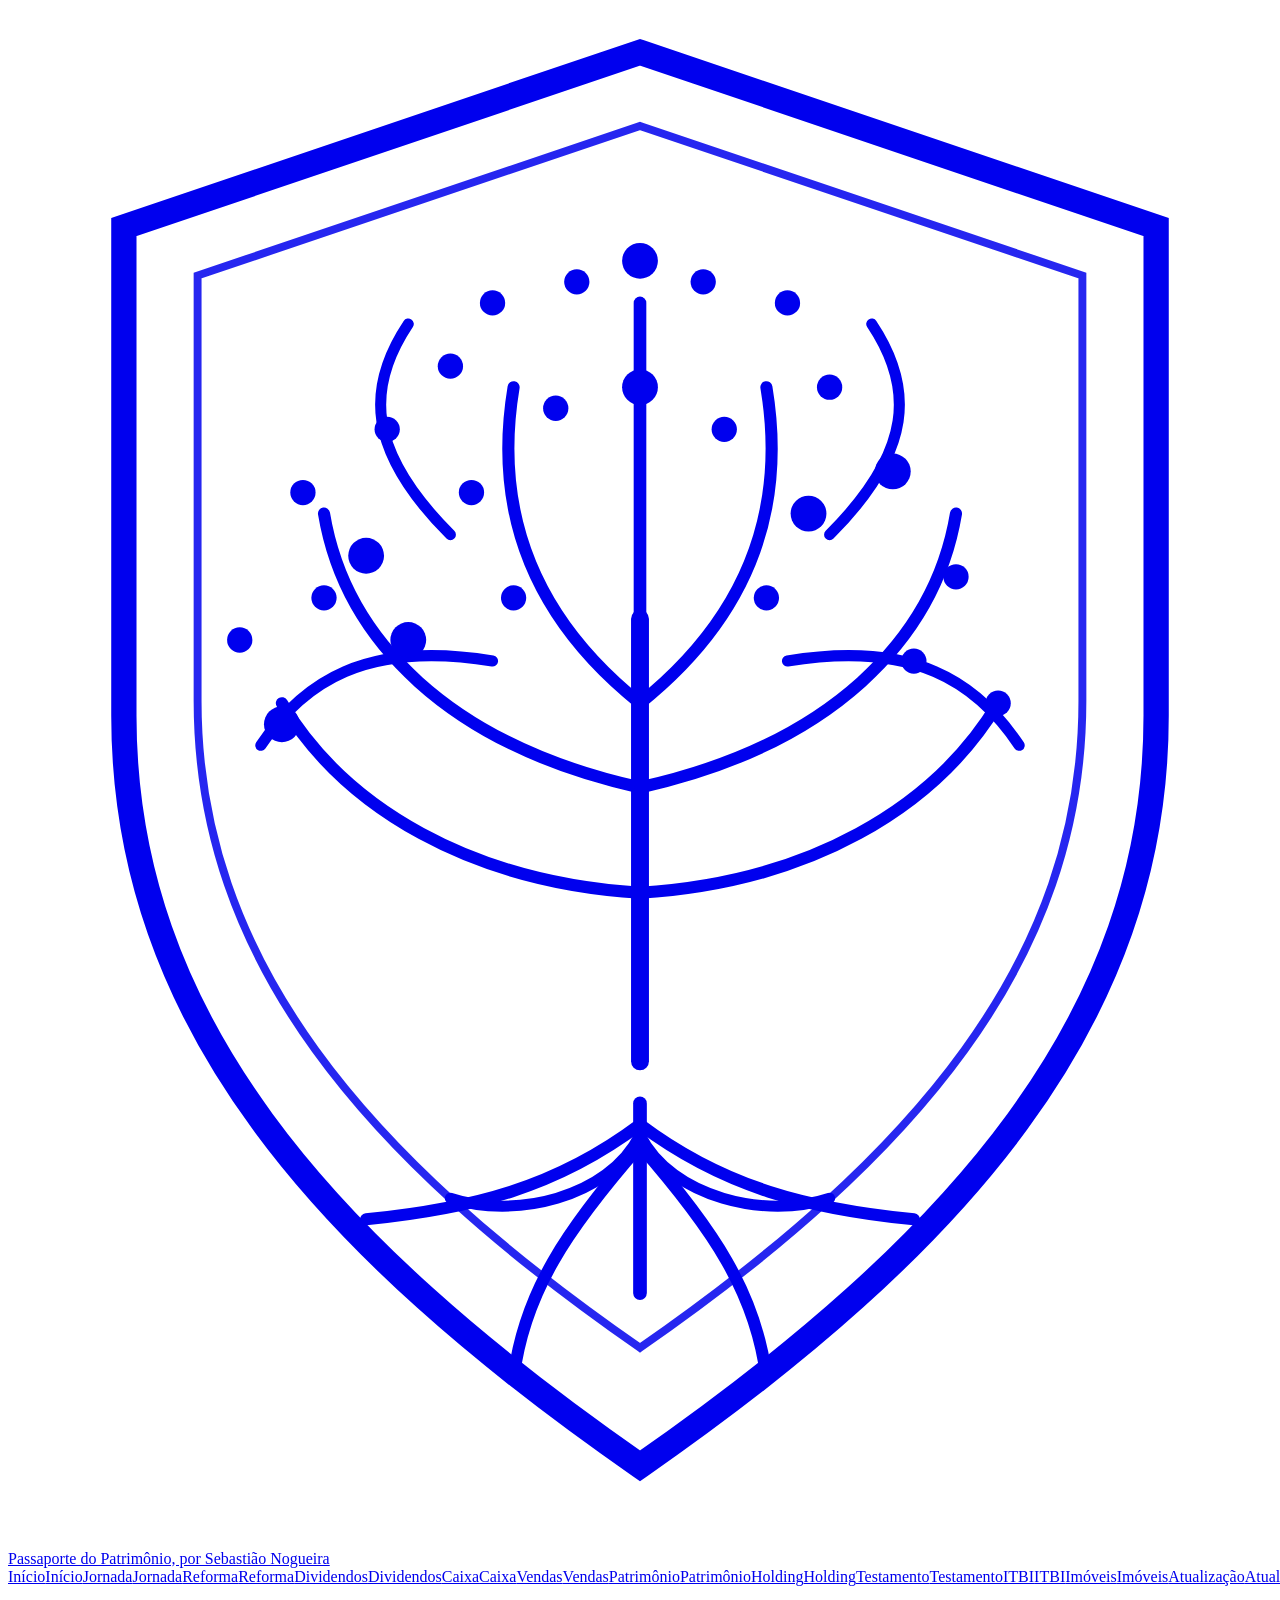
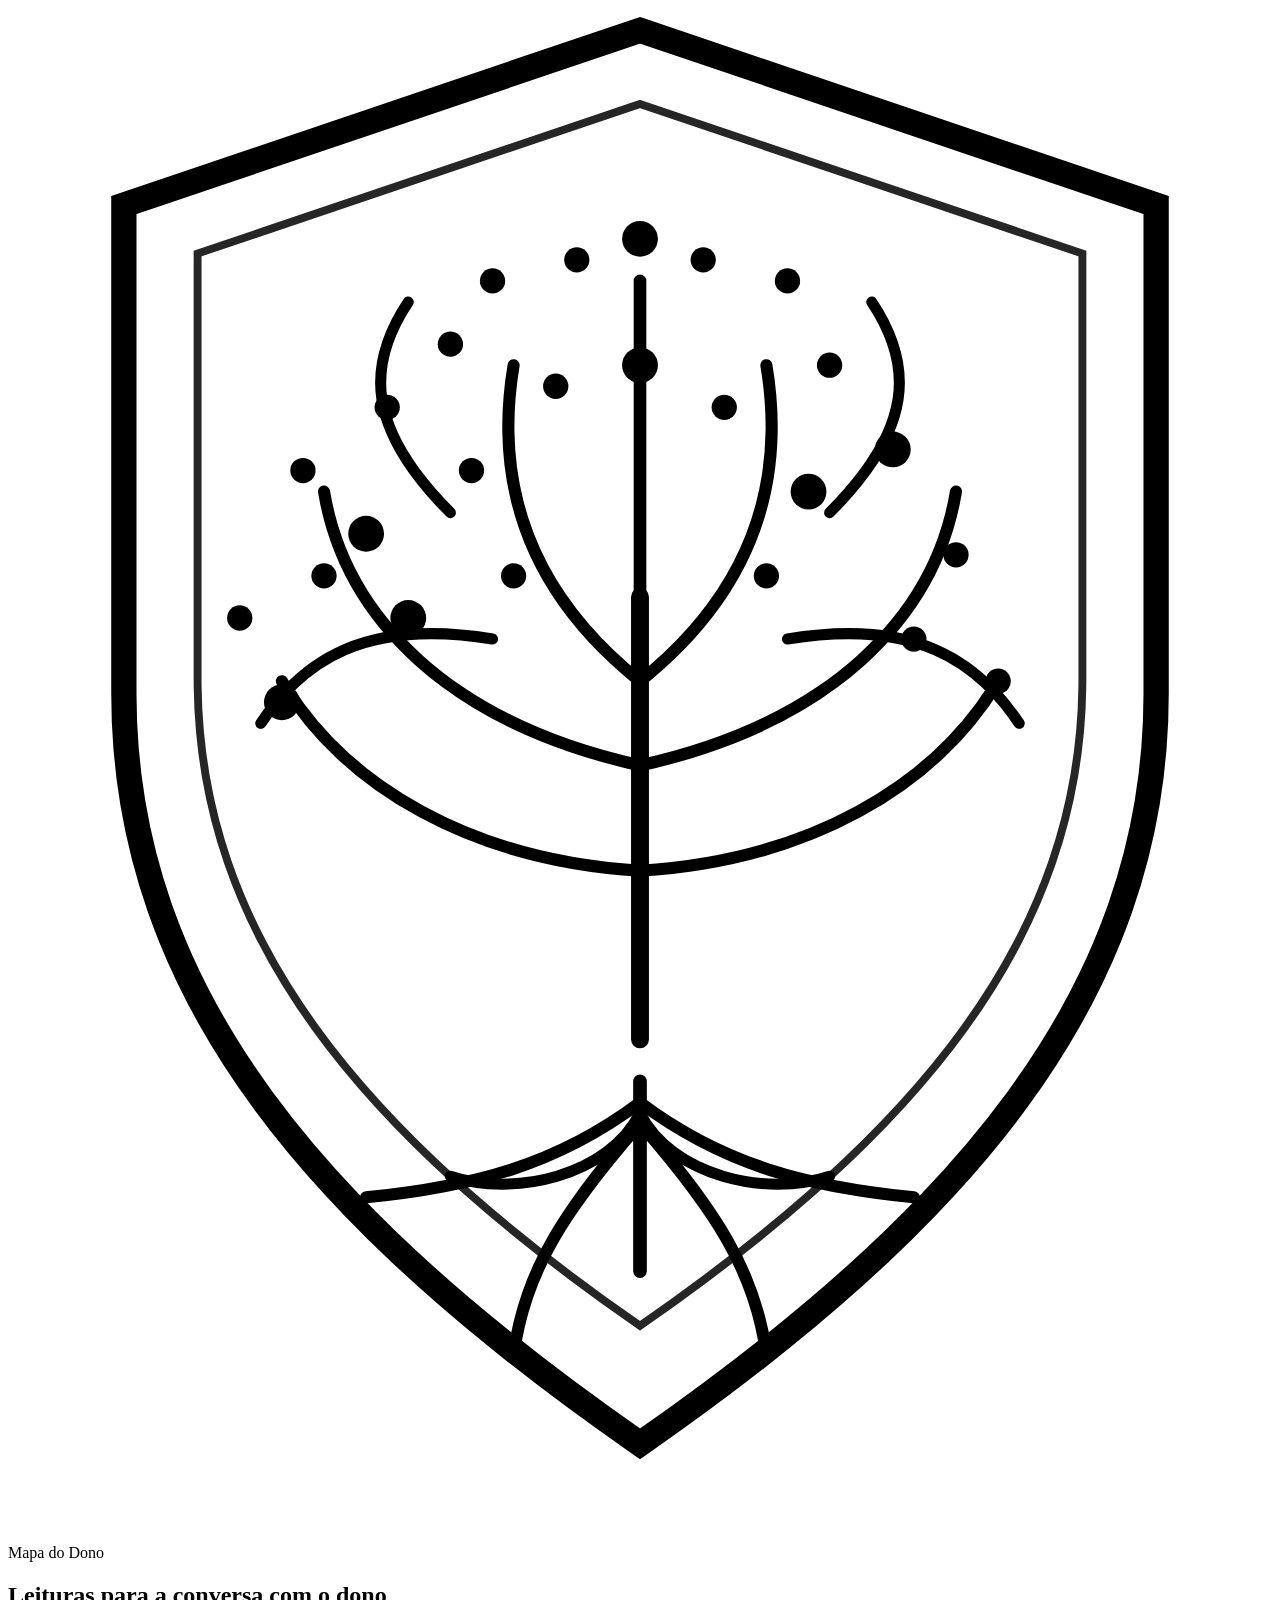
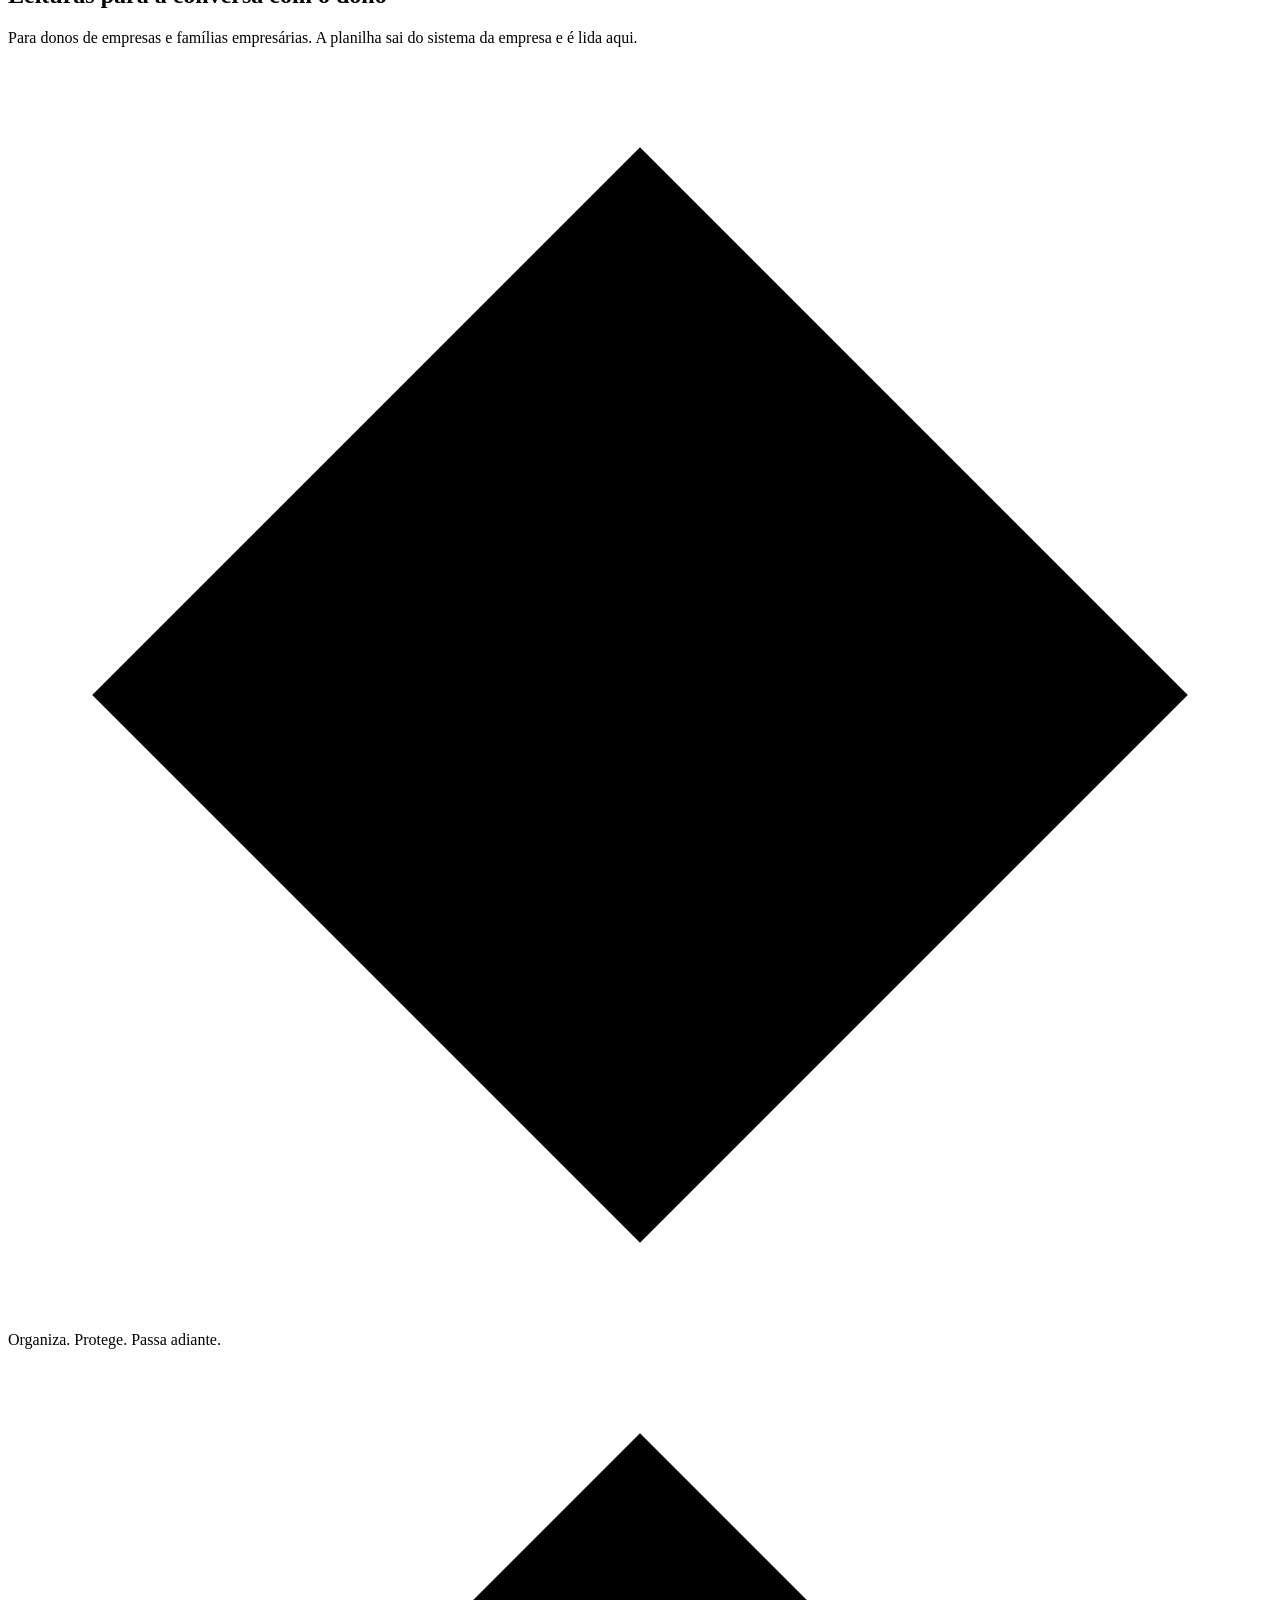
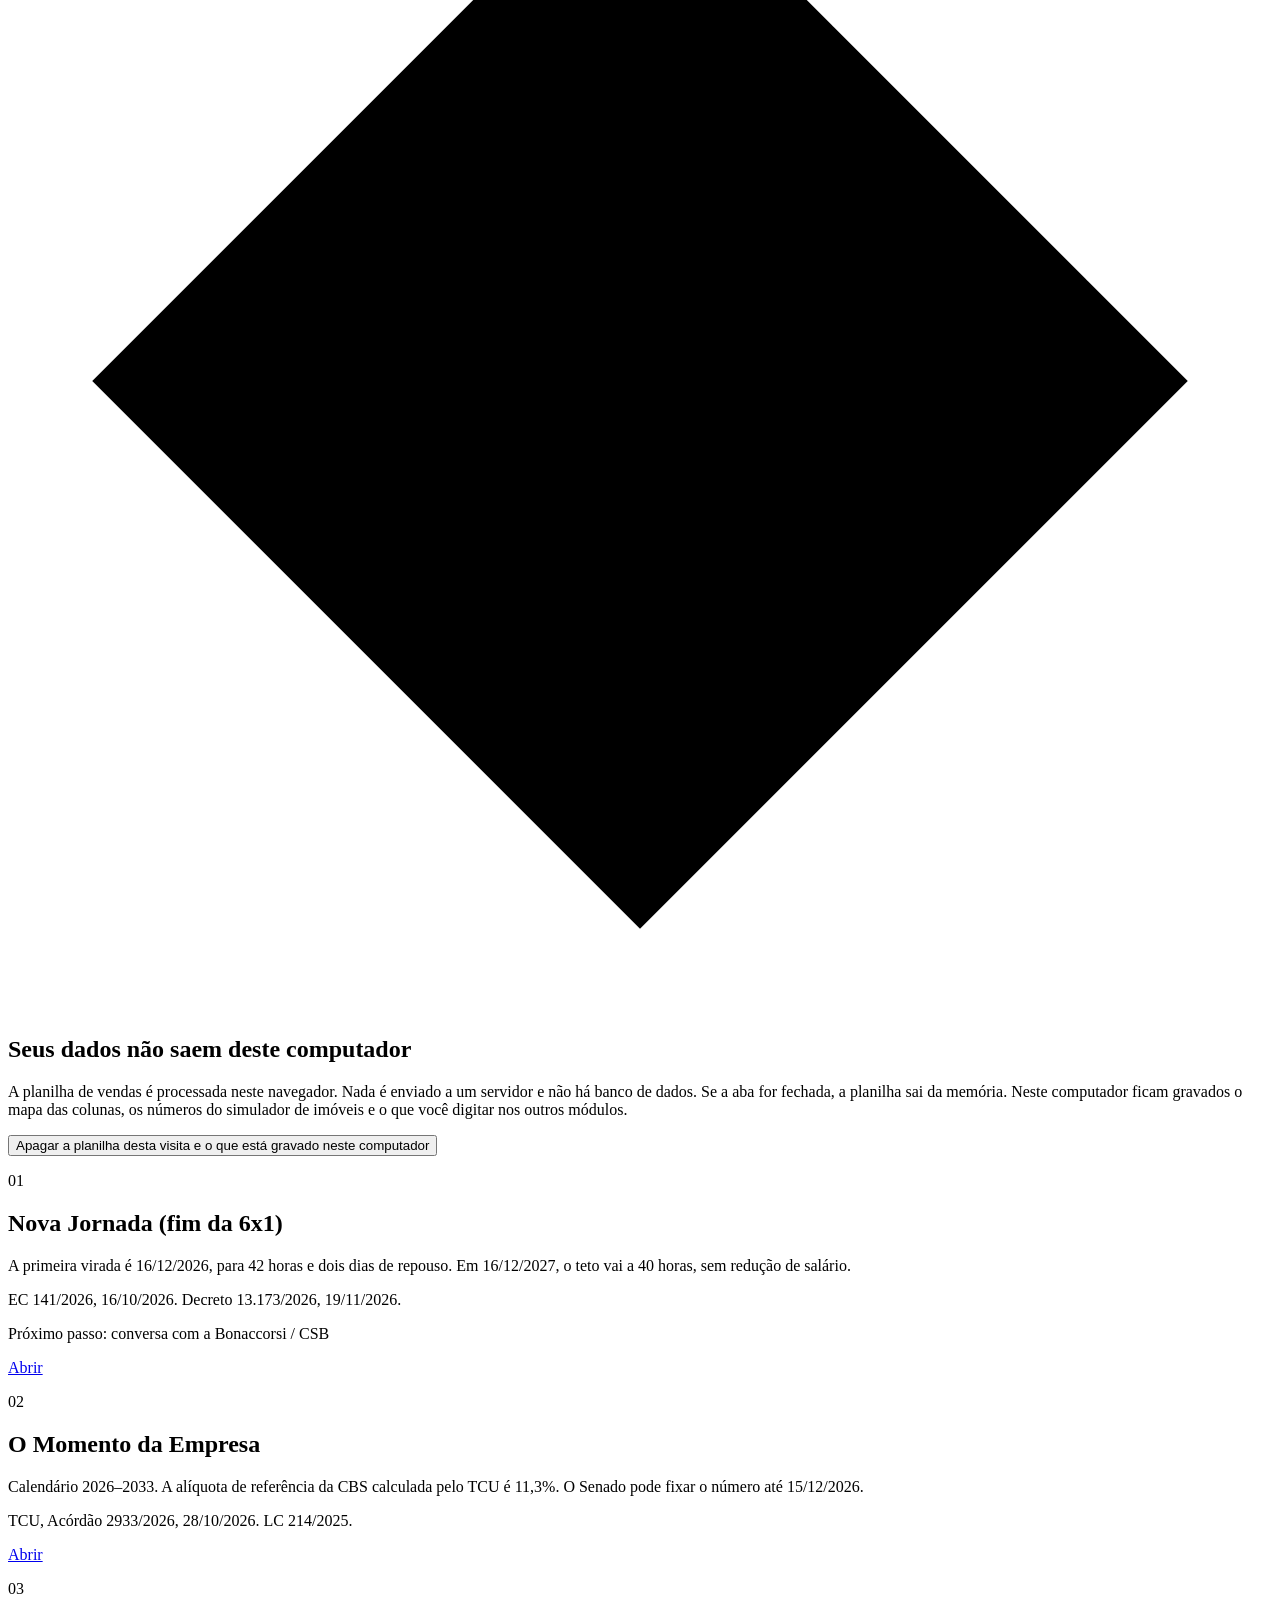
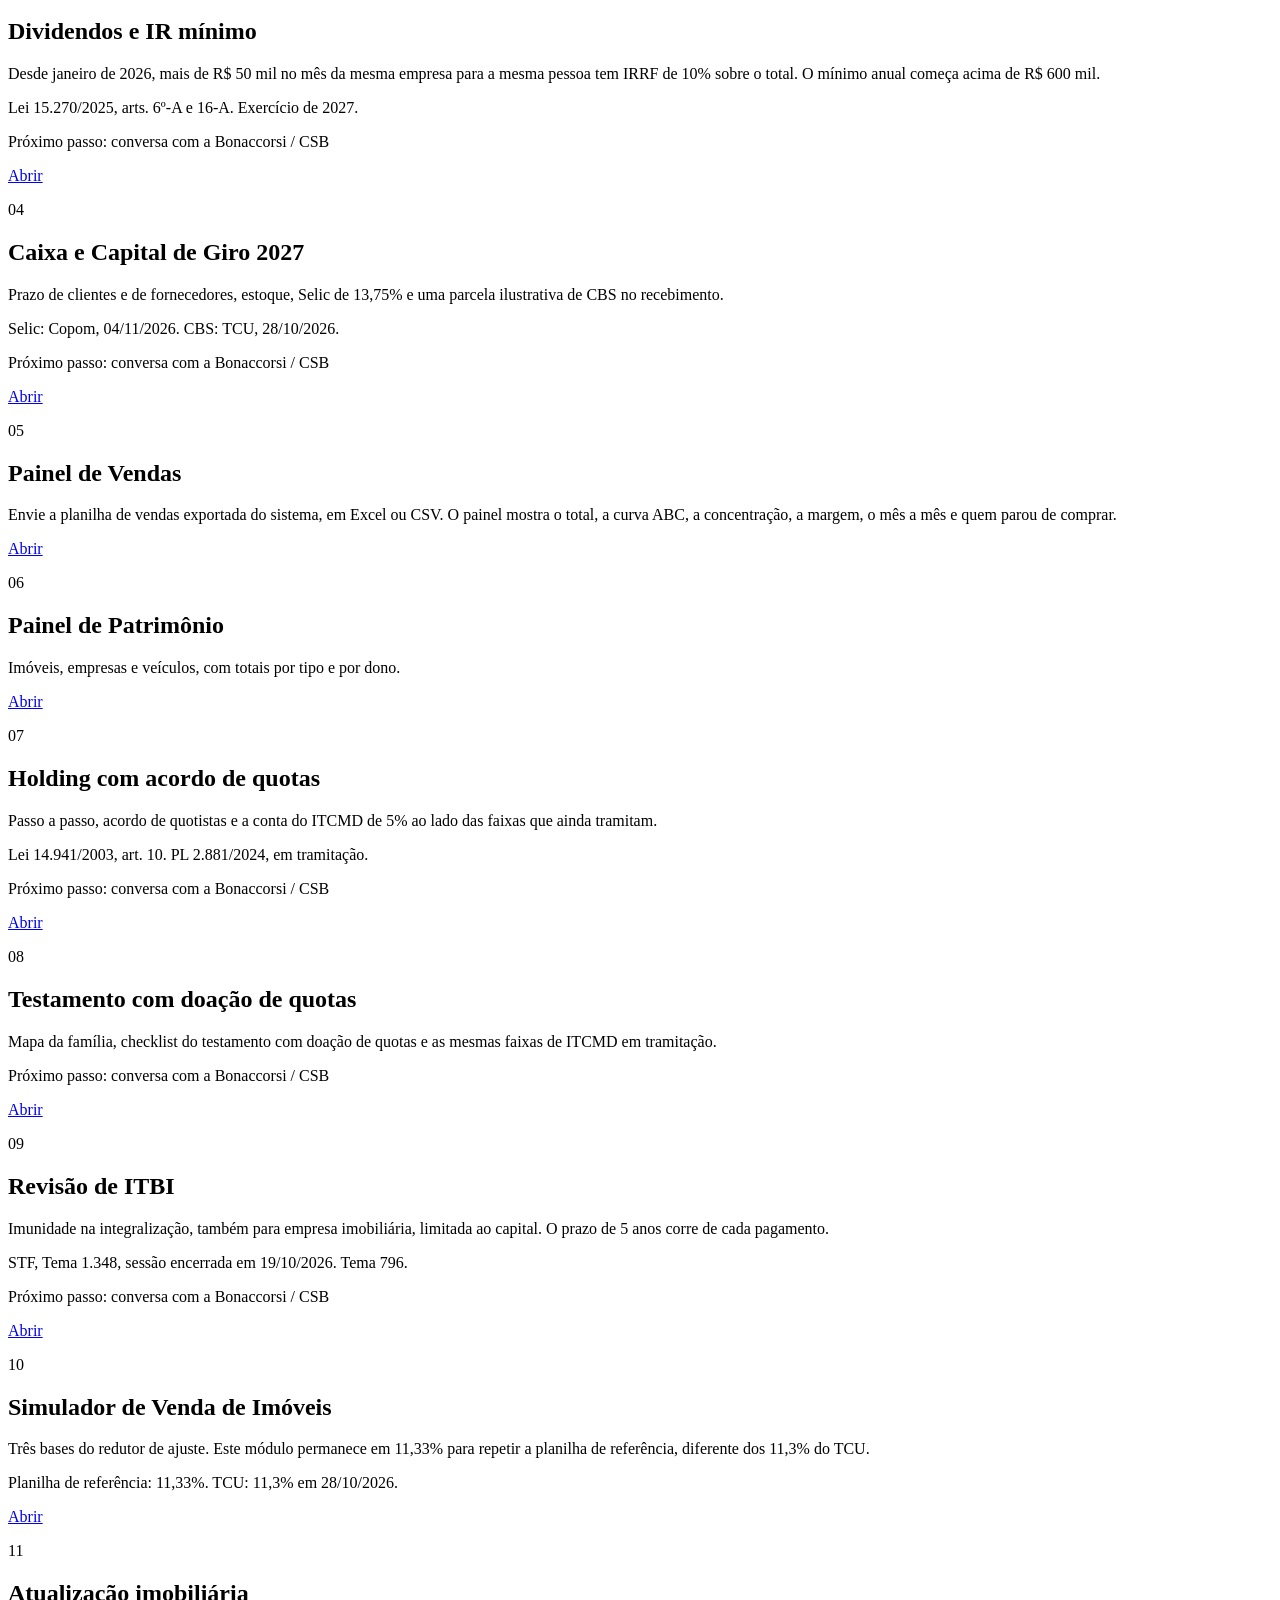
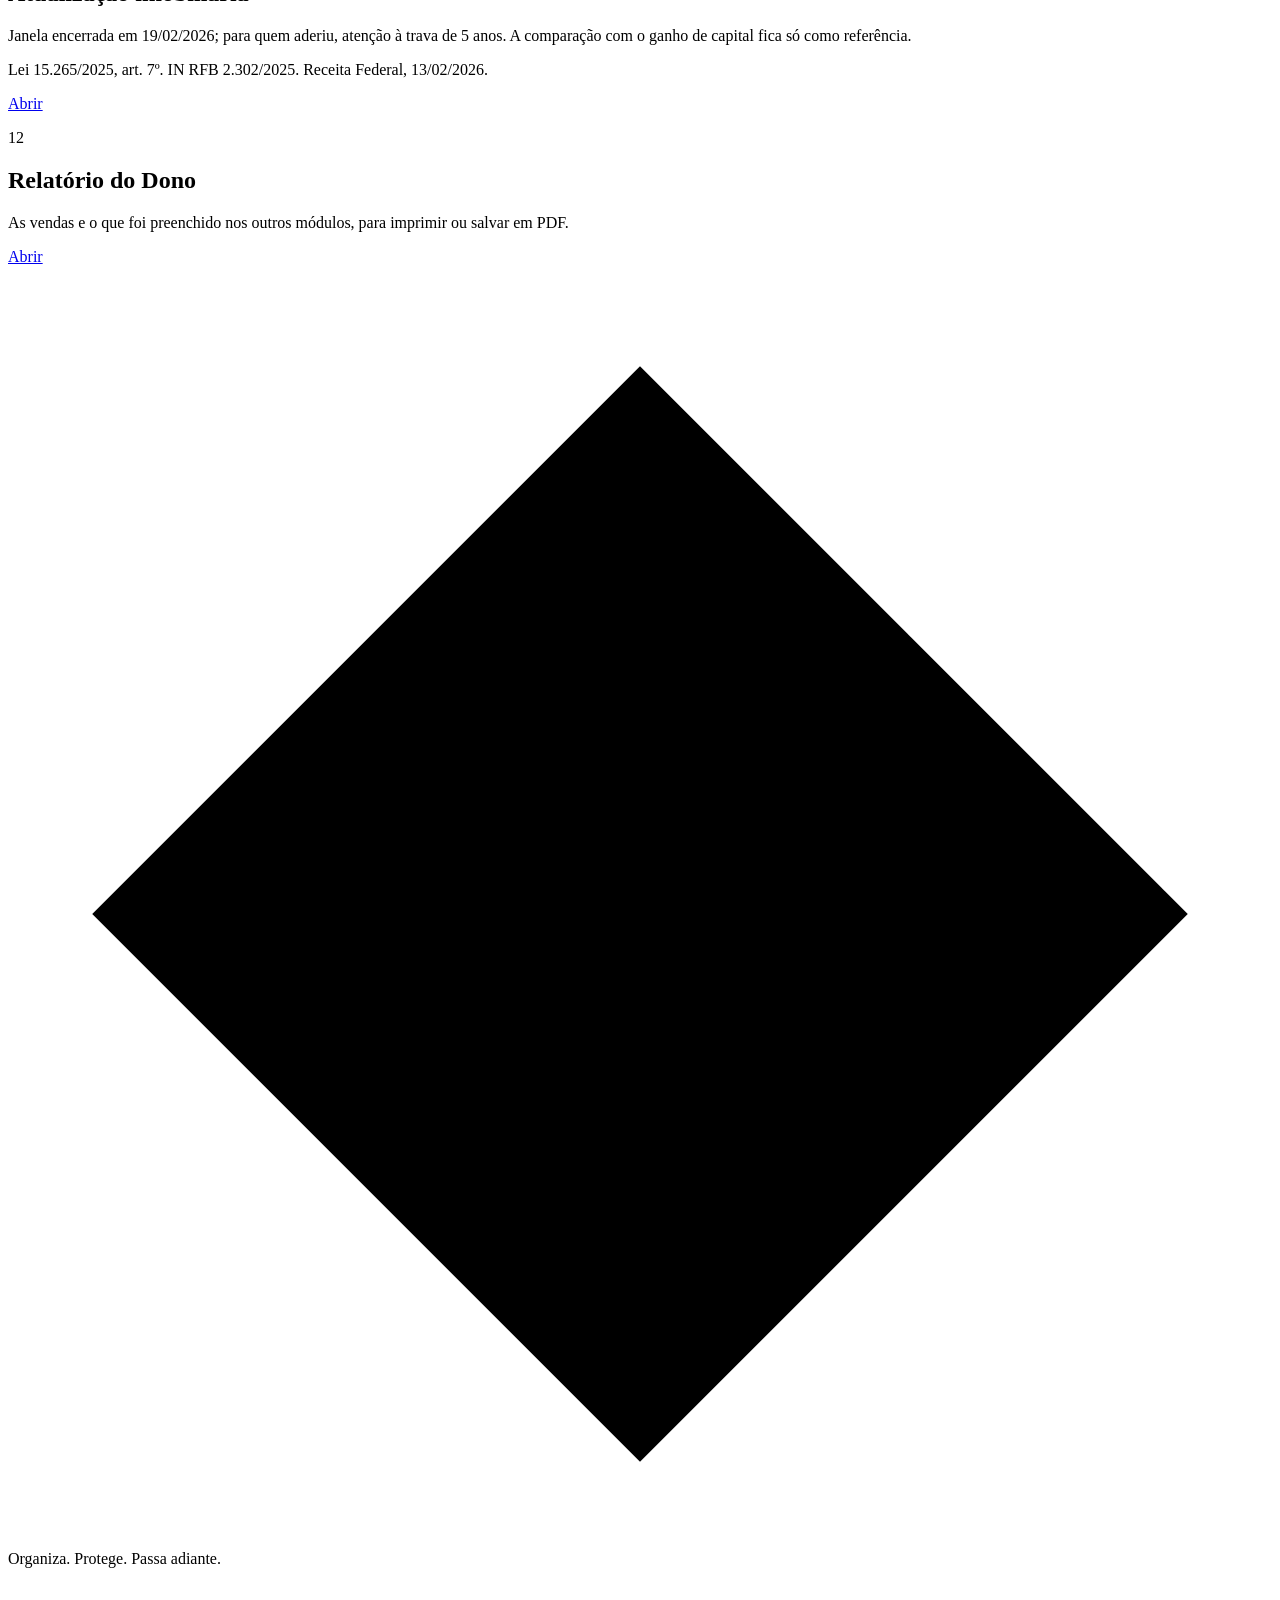
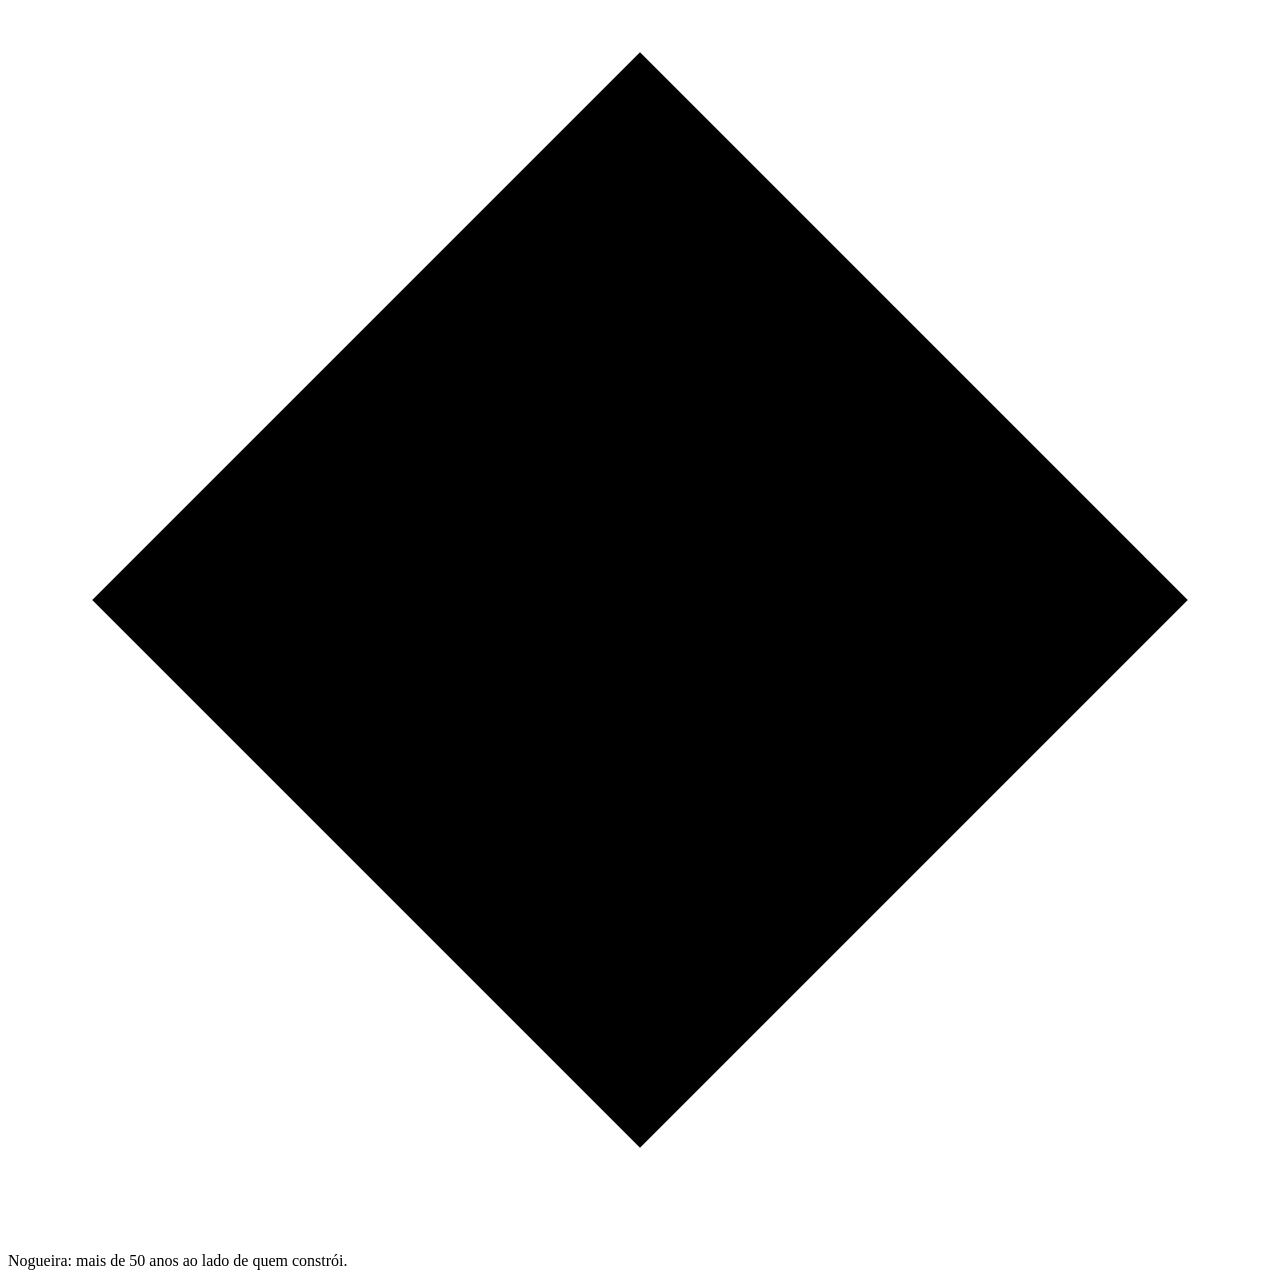
==== index.html @ 6de85e9b "deploy: f24ff0a4bae5ea36c036f20a0ef67cf04a1780b3" ====
<!DOCTYPE html><html lang="pt-BR" class="PQmGkq_variable u8ah-q_variable h-full"><head><meta charSet="utf-8"/><meta name="viewport" content="width=device-width, initial-scale=1"/><link rel="preload" href="/passaporte-do-patrimonio/_next/static/media/65341aea9fb91af5-s.p.1dqa_6e_ad4sj.woff2" as="font" crossorigin="" type="font/woff2"/><link rel="preload" href="/passaporte-do-patrimonio/_next/static/media/6f3ab718e3727c1a-s.p.3huc2loe0ie8a.woff2" as="font" crossorigin="" type="font/woff2"/><link rel="stylesheet" href="/passaporte-do-patrimonio/_next/static/chunks/3c0ltwuww8lki.css" data-precedence="next"/><link rel="preload" as="script" fetchPriority="low" href="/passaporte-do-patrimonio/_next/static/chunks/310vm2bl3xxpt.js"/><script src="/passaporte-do-patrimonio/_next/static/chunks/2urr6-fm2smyv.js" async=""></script><script src="/passaporte-do-patrimonio/_next/static/chunks/39_j1bdzreq0m.js" async=""></script><script src="/passaporte-do-patrimonio/_next/static/chunks/28m5-2h6dlfam.js" async=""></script><script src="/passaporte-do-patrimonio/_next/static/chunks/turbopack-1jysv0f3j-19-.js" async=""></script><script src="/passaporte-do-patrimonio/_next/static/chunks/1678e9rnwr5x0.js" async=""></script><script src="/passaporte-do-patrimonio/_next/static/chunks/0vdelq2avgosm.js" async=""></script><script src="/passaporte-do-patrimonio/_next/static/chunks/1hxc99pz8hwb2.js" async=""></script><title>Passaporte do Patrimônio: Mapa do Dono</title><meta name="description" content="Para donos de empresas e famílias empresárias. A planilha não sai deste computador."/><link rel="icon" href="/passaporte-do-patrimonio/icon.svg?icon.0z4i95-_qsxkw.svg" sizes="any" type="image/svg+xml"/><meta name="next-size-adjust" content=""/><script src="/passaporte-do-patrimonio/_next/static/chunks/0cz1d0mv5g_q7.js" noModule=""></script></head><body class="min-h-full antialiased"><div hidden=""><!--$--><!--/$--></div><div class="flex min-h-full flex-col"><header class="app-header border-b border-gold/80 bg-ivory"><div class="mx-auto flex max-w-6xl flex-col gap-4 px-4 py-4"><a class="flex items-center gap-3" href="/passaporte-do-patrimonio/"><svg viewBox="0 0 120 146" class="text-gold h-16 w-14 shrink-0" role="img" aria-label="Marca Passaporte do Patrimônio"><path d="M60 4.2 109 20.8v46.4c0 28.8-18.8 50.2-49 71.2-30.2-21-49-42.4-49-71.2V20.8L60 4.2Z" fill="none" stroke="currentColor" stroke-width="2.4"></path><path d="M60 11.2 102 25.4v40.4c0 24.6-15.8 43.2-42 61.4-26.2-18.2-42-36.8-42-61.4V25.4L60 11.2Z" fill="none" stroke="currentColor" stroke-width="0.75" opacity="0.85"></path><g fill="none" stroke="currentColor" stroke-linecap="round" stroke-linejoin="round"><path d="M60 104v18" stroke-width="1.3"></path><path d="M60 106c-8 6-16 8-26 9" stroke-width="1.15"></path><path d="M60 106c8 6 16 8 26 9" stroke-width="1.15"></path><path d="M60 108c-7 8-11 14-12 22" stroke-width="1.15"></path><path d="M60 108c7 8 11 14 12 22" stroke-width="1.15"></path><path d="M60 107c-3 6-12 8-18 6" stroke-width="1.05"></path><path d="M60 107c3 6 12 8 18 6" stroke-width="1.05"></path><path d="M60 100V58" stroke-width="1.7"></path><path d="M60 84c-16-1-28-8-34-18" stroke-width="1.15"></path><path d="M60 84c16-1 28-8 34-18" stroke-width="1.15"></path><path d="M60 74c-18-4-28-14-30-26" stroke-width="1.15"></path><path d="M60 74c18-4 28-14 30-26" stroke-width="1.15"></path><path d="M60 66c-10-8-14-18-12-30" stroke-width="1.15"></path><path d="M60 66c10-8 14-18 12-30" stroke-width="1.15"></path><path d="M60 60V28" stroke-width="1.2"></path><path d="M46 62c-12-2-18 2-22 8" stroke-width="1.05"></path><path d="M74 62c12-2 18 2 22 8" stroke-width="1.05"></path><path d="M42 50c-8-8-8-14-4-20" stroke-width="1.05"></path><path d="M78 50c8-8 8-14 4-20" stroke-width="1.05"></path></g><g fill="currentColor"><circle cx="26" cy="68" r="1.7"></circle><circle cx="30" cy="56" r="1.2"></circle><circle cx="28" cy="46" r="1.2"></circle><circle cx="36" cy="40" r="1.2"></circle><circle cx="34" cy="52" r="1.7"></circle><circle cx="42" cy="34" r="1.2"></circle><circle cx="46" cy="28" r="1.2"></circle><circle cx="54" cy="26" r="1.2"></circle><circle cx="60" cy="24" r="1.7"></circle><circle cx="66" cy="26" r="1.2"></circle><circle cx="74" cy="28" r="1.2"></circle><circle cx="78" cy="36" r="1.2"></circle><circle cx="84" cy="44" r="1.7"></circle><circle cx="90" cy="54" r="1.2"></circle><circle cx="94" cy="66" r="1.2"></circle><circle cx="86" cy="62" r="1.2"></circle><circle cx="76" cy="48" r="1.7"></circle><circle cx="68" cy="40" r="1.2"></circle><circle cx="52" cy="38" r="1.2"></circle><circle cx="44" cy="46" r="1.2"></circle><circle cx="38" cy="60" r="1.7"></circle><circle cx="22" cy="60" r="1.2"></circle><circle cx="48" cy="56" r="1.2"></circle><circle cx="72" cy="56" r="1.2"></circle><circle cx="60" cy="36" r="1.7"></circle></g></svg><span class="font-display text-2xl leading-tight text-navy sm:text-3xl">Passaporte do Patrimônio, por Sebastião Nogueira</span></a><nav aria-label="Módulos" class="flex flex-wrap gap-2"><a aria-current="page" class="flex h-12 shrink-0 items-center justify-center rounded-md px-3 text-center text-base font-semibold bg-navy text-ivory" href="/passaporte-do-patrimonio/"><span class="sm:hidden">Início</span><span class="hidden sm:inline">Início</span></a><a class="flex h-12 shrink-0 items-center justify-center rounded-md px-3 text-center text-base font-semibold border border-line text-navy hover:border-gold" href="/passaporte-do-patrimonio/jornada/"><span class="sm:hidden">Jornada</span><span class="hidden sm:inline">Jornada</span></a><a class="flex h-12 shrink-0 items-center justify-center rounded-md px-3 text-center text-base font-semibold border border-line text-navy hover:border-gold" href="/passaporte-do-patrimonio/reforma/"><span class="sm:hidden">Reforma</span><span class="hidden sm:inline">Reforma</span></a><a class="flex h-12 shrink-0 items-center justify-center rounded-md px-3 text-center text-base font-semibold border border-line text-navy hover:border-gold" href="/passaporte-do-patrimonio/dividendos/"><span class="sm:hidden">Dividendos</span><span class="hidden sm:inline">Dividendos</span></a><a class="flex h-12 shrink-0 items-center justify-center rounded-md px-3 text-center text-base font-semibold border border-line text-navy hover:border-gold" href="/passaporte-do-patrimonio/caixa/"><span class="sm:hidden">Caixa</span><span class="hidden sm:inline">Caixa</span></a><a class="flex h-12 shrink-0 items-center justify-center rounded-md px-3 text-center text-base font-semibold border border-line text-navy hover:border-gold" href="/passaporte-do-patrimonio/vendas/"><span class="sm:hidden">Vendas</span><span class="hidden sm:inline">Vendas</span></a><a class="flex h-12 shrink-0 items-center justify-center rounded-md px-3 text-center text-base font-semibold border border-line text-navy hover:border-gold" href="/passaporte-do-patrimonio/patrimonio/"><span class="sm:hidden">Patrimônio</span><span class="hidden sm:inline">Patrimônio</span></a><a class="flex h-12 shrink-0 items-center justify-center rounded-md px-3 text-center text-base font-semibold border border-line text-navy hover:border-gold" href="/passaporte-do-patrimonio/holding/"><span class="sm:hidden">Holding</span><span class="hidden sm:inline">Holding</span></a><a class="flex h-12 shrink-0 items-center justify-center rounded-md px-3 text-center text-base font-semibold border border-line text-navy hover:border-gold" href="/passaporte-do-patrimonio/sucessao/"><span class="sm:hidden">Testamento</span><span class="hidden sm:inline">Testamento</span></a><a class="flex h-12 shrink-0 items-center justify-center rounded-md px-3 text-center text-base font-semibold border border-line text-navy hover:border-gold" href="/passaporte-do-patrimonio/itbi/"><span class="sm:hidden">ITBI</span><span class="hidden sm:inline">ITBI</span></a><a class="flex h-12 shrink-0 items-center justify-center rounded-md px-3 text-center text-base font-semibold border border-line text-navy hover:border-gold" href="/passaporte-do-patrimonio/imoveis/"><span class="sm:hidden">Imóveis</span><span class="hidden sm:inline">Imóveis</span></a><a class="flex h-12 shrink-0 items-center justify-center rounded-md px-3 text-center text-base font-semibold border border-line text-navy hover:border-gold" href="/passaporte-do-patrimonio/atualizacao/"><span class="sm:hidden">Atualização</span><span class="hidden sm:inline">Atualização</span></a><a class="flex h-12 shrink-0 items-center justify-center rounded-md px-3 text-center text-base font-semibold border border-line text-navy hover:border-gold" href="/passaporte-do-patrimonio/relatorio/"><span class="sm:hidden">Relatório</span><span class="hidden sm:inline">Relatório</span></a></nav></div></header><main class="mx-auto w-full max-w-6xl flex-1 px-4 py-8"><div class="space-y-10"><section class="mx-auto max-w-3xl space-y-5 text-center"><svg viewBox="0 0 120 146" class="text-gold mx-auto h-28 w-24" role="img" aria-label="Marca Passaporte do Patrimônio"><path d="M60 4.2 109 20.8v46.4c0 28.8-18.8 50.2-49 71.2-30.2-21-49-42.4-49-71.2V20.8L60 4.2Z" fill="none" stroke="currentColor" stroke-width="2.4"></path><path d="M60 11.2 102 25.4v40.4c0 24.6-15.8 43.2-42 61.4-26.2-18.2-42-36.8-42-61.4V25.4L60 11.2Z" fill="none" stroke="currentColor" stroke-width="0.75" opacity="0.85"></path><g fill="none" stroke="currentColor" stroke-linecap="round" stroke-linejoin="round"><path d="M60 104v18" stroke-width="1.3"></path><path d="M60 106c-8 6-16 8-26 9" stroke-width="1.15"></path><path d="M60 106c8 6 16 8 26 9" stroke-width="1.15"></path><path d="M60 108c-7 8-11 14-12 22" stroke-width="1.15"></path><path d="M60 108c7 8 11 14 12 22" stroke-width="1.15"></path><path d="M60 107c-3 6-12 8-18 6" stroke-width="1.05"></path><path d="M60 107c3 6 12 8 18 6" stroke-width="1.05"></path><path d="M60 100V58" stroke-width="1.7"></path><path d="M60 84c-16-1-28-8-34-18" stroke-width="1.15"></path><path d="M60 84c16-1 28-8 34-18" stroke-width="1.15"></path><path d="M60 74c-18-4-28-14-30-26" stroke-width="1.15"></path><path d="M60 74c18-4 28-14 30-26" stroke-width="1.15"></path><path d="M60 66c-10-8-14-18-12-30" stroke-width="1.15"></path><path d="M60 66c10-8 14-18 12-30" stroke-width="1.15"></path><path d="M60 60V28" stroke-width="1.2"></path><path d="M46 62c-12-2-18 2-22 8" stroke-width="1.05"></path><path d="M74 62c12-2 18 2 22 8" stroke-width="1.05"></path><path d="M42 50c-8-8-8-14-4-20" stroke-width="1.05"></path><path d="M78 50c8-8 8-14 4-20" stroke-width="1.05"></path></g><g fill="currentColor"><circle cx="26" cy="68" r="1.7"></circle><circle cx="30" cy="56" r="1.2"></circle><circle cx="28" cy="46" r="1.2"></circle><circle cx="36" cy="40" r="1.2"></circle><circle cx="34" cy="52" r="1.7"></circle><circle cx="42" cy="34" r="1.2"></circle><circle cx="46" cy="28" r="1.2"></circle><circle cx="54" cy="26" r="1.2"></circle><circle cx="60" cy="24" r="1.7"></circle><circle cx="66" cy="26" r="1.2"></circle><circle cx="74" cy="28" r="1.2"></circle><circle cx="78" cy="36" r="1.2"></circle><circle cx="84" cy="44" r="1.7"></circle><circle cx="90" cy="54" r="1.2"></circle><circle cx="94" cy="66" r="1.2"></circle><circle cx="86" cy="62" r="1.2"></circle><circle cx="76" cy="48" r="1.7"></circle><circle cx="68" cy="40" r="1.2"></circle><circle cx="52" cy="38" r="1.2"></circle><circle cx="44" cy="46" r="1.2"></circle><circle cx="38" cy="60" r="1.7"></circle><circle cx="22" cy="60" r="1.2"></circle><circle cx="48" cy="56" r="1.2"></circle><circle cx="72" cy="56" r="1.2"></circle><circle cx="60" cy="36" r="1.7"></circle></g></svg><p class="text-sm font-semibold tracking-[0.18em] text-gold uppercase">Mapa do Dono</p><h1 class="font-display text-5xl leading-tight text-navy sm:text-6xl">Leituras para a conversa com o dono</h1><p class="text-lg text-graphite">Para donos de empresas e famílias empresárias. A planilha sai do sistema da empresa e é lida aqui.</p><p class="flex items-center justify-center gap-3 text-sm font-semibold tracking-[0.16em] text-gold uppercase"><svg viewBox="0 0 12 12" class="inline-block h-3 w-3 text-gold" aria-hidden="true"><path d="M6 0.8 11.2 6 6 11.2 0.8 6Z" fill="currentColor"></path></svg>Organiza. Protege. Passa adiante.<svg viewBox="0 0 12 12" class="inline-block h-3 w-3 text-gold" aria-hidden="true"><path d="M6 0.8 11.2 6 6 11.2 0.8 6Z" fill="currentColor"></path></svg></p></section><section class="rounded-md border border-gold bg-navy px-5 py-5 text-ivory"><h2 class="font-display text-3xl">Seus dados não saem deste computador</h2><p class="mt-2 text-lg leading-relaxed">A planilha de vendas é processada neste navegador. Nada é enviado a um servidor e não há banco de dados. Se a aba for fechada, a planilha sai da memória. Neste computador ficam gravados o mapa das colunas, os números do simulador de imóveis e o que você digitar nos outros módulos.</p><button type="button" class="mt-4 h-12 rounded-md border border-gold px-4 font-semibold text-ivory hover:bg-white/10">Apagar a planilha desta visita e o que está gravado neste computador</button></section><section class="grid gap-4 lg:grid-cols-3"><article class="flex flex-col rounded-md border border-line bg-paper px-5 py-5"><p class="text-sm font-semibold tracking-[0.16em] text-gold">01</p><h2 class="mt-2 font-display text-3xl leading-tight text-navy">Nova Jornada (fim da 6x1)</h2><p class="mt-3 flex-1 text-lg text-graphite">A primeira virada é 16/12/2026, para 42 horas e dois dias de repouso. Em 16/12/2027, o teto vai a 40 horas, sem redução de salário.</p><p class="mt-3 text-sm text-graphite">EC 141/2026, 16/10/2026. Decreto 13.173/2026, 19/11/2026.</p><p class="mt-4 text-base font-semibold text-navy">Próximo passo: conversa com a Bonaccorsi / CSB</p><a class="mt-5 inline-flex h-12 items-center justify-center rounded-md bg-gold px-4 font-semibold text-navy" href="/passaporte-do-patrimonio/jornada/">Abrir</a></article><article class="flex flex-col rounded-md border border-line bg-paper px-5 py-5"><p class="text-sm font-semibold tracking-[0.16em] text-gold">02</p><h2 class="mt-2 font-display text-3xl leading-tight text-navy">O Momento da Empresa</h2><p class="mt-3 flex-1 text-lg text-graphite">Calendário 2026–2033. A alíquota de referência da CBS calculada pelo TCU é 11,3%. O Senado pode fixar o número até 15/12/2026.</p><p class="mt-3 text-sm text-graphite">TCU, Acórdão 2933/2026, 28/10/2026. LC 214/2025.</p><a class="mt-5 inline-flex h-12 items-center justify-center rounded-md bg-gold px-4 font-semibold text-navy" href="/passaporte-do-patrimonio/reforma/">Abrir</a></article><article class="flex flex-col rounded-md border border-line bg-paper px-5 py-5"><p class="text-sm font-semibold tracking-[0.16em] text-gold">03</p><h2 class="mt-2 font-display text-3xl leading-tight text-navy">Dividendos e IR mínimo</h2><p class="mt-3 flex-1 text-lg text-graphite">Desde janeiro de 2026, mais de R$ 50 mil no mês da mesma empresa para a mesma pessoa tem IRRF de 10% sobre o total. O mínimo anual começa acima de R$ 600 mil.</p><p class="mt-3 text-sm text-graphite">Lei 15.270/2025, arts. 6º-A e 16-A. Exercício de 2027.</p><p class="mt-4 text-base font-semibold text-navy">Próximo passo: conversa com a Bonaccorsi / CSB</p><a class="mt-5 inline-flex h-12 items-center justify-center rounded-md bg-gold px-4 font-semibold text-navy" href="/passaporte-do-patrimonio/dividendos/">Abrir</a></article><article class="flex flex-col rounded-md border border-line bg-paper px-5 py-5"><p class="text-sm font-semibold tracking-[0.16em] text-gold">04</p><h2 class="mt-2 font-display text-3xl leading-tight text-navy">Caixa e Capital de Giro 2027</h2><p class="mt-3 flex-1 text-lg text-graphite">Prazo de clientes e de fornecedores, estoque, Selic de 13,75% e uma parcela ilustrativa de CBS no recebimento.</p><p class="mt-3 text-sm text-graphite">Selic: Copom, 04/11/2026. CBS: TCU, 28/10/2026.</p><p class="mt-4 text-base font-semibold text-navy">Próximo passo: conversa com a Bonaccorsi / CSB</p><a class="mt-5 inline-flex h-12 items-center justify-center rounded-md bg-gold px-4 font-semibold text-navy" href="/passaporte-do-patrimonio/caixa/">Abrir</a></article><article class="flex flex-col rounded-md border border-line bg-paper px-5 py-5"><p class="text-sm font-semibold tracking-[0.16em] text-gold">05</p><h2 class="mt-2 font-display text-3xl leading-tight text-navy">Painel de Vendas</h2><p class="mt-3 flex-1 text-lg text-graphite">Envie a planilha de vendas exportada do sistema, em Excel ou CSV. O painel mostra o total, a curva ABC, a concentração, a margem, o mês a mês e quem parou de comprar.</p><a class="mt-5 inline-flex h-12 items-center justify-center rounded-md bg-gold px-4 font-semibold text-navy" href="/passaporte-do-patrimonio/vendas/">Abrir</a></article><article class="flex flex-col rounded-md border border-line bg-paper px-5 py-5"><p class="text-sm font-semibold tracking-[0.16em] text-gold">06</p><h2 class="mt-2 font-display text-3xl leading-tight text-navy">Painel de Patrimônio</h2><p class="mt-3 flex-1 text-lg text-graphite">Imóveis, empresas e veículos, com totais por tipo e por dono.</p><a class="mt-5 inline-flex h-12 items-center justify-center rounded-md bg-gold px-4 font-semibold text-navy" href="/passaporte-do-patrimonio/patrimonio/">Abrir</a></article><article class="flex flex-col rounded-md border border-line bg-paper px-5 py-5"><p class="text-sm font-semibold tracking-[0.16em] text-gold">07</p><h2 class="mt-2 font-display text-3xl leading-tight text-navy">Holding com acordo de quotas</h2><p class="mt-3 flex-1 text-lg text-graphite">Passo a passo, acordo de quotistas e a conta do ITCMD de 5% ao lado das faixas que ainda tramitam.</p><p class="mt-3 text-sm text-graphite">Lei 14.941/2003, art. 10. PL 2.881/2024, em tramitação.</p><p class="mt-4 text-base font-semibold text-navy">Próximo passo: conversa com a Bonaccorsi / CSB</p><a class="mt-5 inline-flex h-12 items-center justify-center rounded-md bg-gold px-4 font-semibold text-navy" href="/passaporte-do-patrimonio/holding/">Abrir</a></article><article class="flex flex-col rounded-md border border-line bg-paper px-5 py-5"><p class="text-sm font-semibold tracking-[0.16em] text-gold">08</p><h2 class="mt-2 font-display text-3xl leading-tight text-navy">Testamento com doação de quotas</h2><p class="mt-3 flex-1 text-lg text-graphite">Mapa da família, checklist do testamento com doação de quotas e as mesmas faixas de ITCMD em tramitação.</p><p class="mt-4 text-base font-semibold text-navy">Próximo passo: conversa com a Bonaccorsi / CSB</p><a class="mt-5 inline-flex h-12 items-center justify-center rounded-md bg-gold px-4 font-semibold text-navy" href="/passaporte-do-patrimonio/sucessao/">Abrir</a></article><article class="flex flex-col rounded-md border border-line bg-paper px-5 py-5"><p class="text-sm font-semibold tracking-[0.16em] text-gold">09</p><h2 class="mt-2 font-display text-3xl leading-tight text-navy">Revisão de ITBI</h2><p class="mt-3 flex-1 text-lg text-graphite">Imunidade na integralização, também para empresa imobiliária, limitada ao capital. O prazo de 5 anos corre de cada pagamento.</p><p class="mt-3 text-sm text-graphite">STF, Tema 1.348, sessão encerrada em 19/10/2026. Tema 796.</p><p class="mt-4 text-base font-semibold text-navy">Próximo passo: conversa com a Bonaccorsi / CSB</p><a class="mt-5 inline-flex h-12 items-center justify-center rounded-md bg-gold px-4 font-semibold text-navy" href="/passaporte-do-patrimonio/itbi/">Abrir</a></article><article class="flex flex-col rounded-md border border-line bg-paper px-5 py-5"><p class="text-sm font-semibold tracking-[0.16em] text-gold">10</p><h2 class="mt-2 font-display text-3xl leading-tight text-navy">Simulador de Venda de Imóveis</h2><p class="mt-3 flex-1 text-lg text-graphite">Três bases do redutor de ajuste. Este módulo permanece em 11,33% para repetir a planilha de referência, diferente dos 11,3% do TCU.</p><p class="mt-3 text-sm text-graphite">Planilha de referência: 11,33%. TCU: 11,3% em 28/10/2026.</p><a class="mt-5 inline-flex h-12 items-center justify-center rounded-md bg-gold px-4 font-semibold text-navy" href="/passaporte-do-patrimonio/imoveis/">Abrir</a></article><article class="flex flex-col rounded-md border border-line bg-paper px-5 py-5"><p class="text-sm font-semibold tracking-[0.16em] text-gold">11</p><h2 class="mt-2 font-display text-3xl leading-tight text-navy">Atualização imobiliária</h2><p class="mt-3 flex-1 text-lg text-graphite">Janela encerrada em 19/02/2026; para quem aderiu, atenção à trava de 5 anos. A comparação com o ganho de capital fica só como referência.</p><p class="mt-3 text-sm text-graphite">Lei 15.265/2025, art. 7º. IN RFB 2.302/2025. Receita Federal, 13/02/2026.</p><a class="mt-5 inline-flex h-12 items-center justify-center rounded-md bg-gold px-4 font-semibold text-navy" href="/passaporte-do-patrimonio/atualizacao/">Abrir</a></article><article class="flex flex-col rounded-md border border-line bg-paper px-5 py-5"><p class="text-sm font-semibold tracking-[0.16em] text-gold">12</p><h2 class="mt-2 font-display text-3xl leading-tight text-navy">Relatório do Dono</h2><p class="mt-3 flex-1 text-lg text-graphite">As vendas e o que foi preenchido nos outros módulos, para imprimir ou salvar em PDF.</p><a class="mt-5 inline-flex h-12 items-center justify-center rounded-md bg-gold px-4 font-semibold text-navy" href="/passaporte-do-patrimonio/relatorio/">Abrir</a></article></section></div><!--$--><!--/$--></main><footer class="app-footer mt-auto bg-navy text-ivory"><div class="mx-auto flex max-w-6xl flex-col items-center gap-3 px-4 py-8 text-center"><p class="flex items-center gap-3 font-sans text-sm font-semibold tracking-[0.18em] text-gold uppercase"><svg viewBox="0 0 12 12" class="inline-block h-3 w-3 text-gold" aria-hidden="true"><path d="M6 0.8 11.2 6 6 11.2 0.8 6Z" fill="currentColor"></path></svg>Organiza. Protege. Passa adiante.<svg viewBox="0 0 12 12" class="inline-block h-3 w-3 text-gold" aria-hidden="true"><path d="M6 0.8 11.2 6 6 11.2 0.8 6Z" fill="currentColor"></path></svg></p><p class="text-lg">Nogueira: mais de 50 anos ao lado de quem constrói.</p></div></footer></div><script id="_R_">(globalThis["TURBOPACK"] || (globalThis["TURBOPACK"] = [])).push({"otherChunks":["static/chunks/310vm2bl3xxpt.js","static/chunks/2urr6-fm2smyv.js","static/chunks/39_j1bdzreq0m.js","static/chunks/28m5-2h6dlfam.js"],"runtimeModuleIds":[94553]});</script><script src="/passaporte-do-patrimonio/_next/static/chunks/310vm2bl3xxpt.js" async=""></script><script>(self.__next_f=self.__next_f||[]).push([0])</script><script>self.__next_f.push([1,"1:\"$Sreact.fragment\"\n2:\"/passaporte-do-patrimonio/_next/static/chunks/1678e9rnwr5x0.js\"\n3:\"/passaporte-do-patrimonio/_next/static/chunks/0vdelq2avgosm.js\"\n4:I[33204,[\"$2\",\"$3\"],\"Shell\"]\n5:I[39756,[\"$2\",\"$3\"],\"default\"]\n6:I[37457,[\"$2\",\"$3\"],\"default\"]\n7:I[22016,[\"$2\",\"$3\"],\"\"]\n9:\"/passaporte-do-patrimonio/_next/static/chunks/1hxc99pz8hwb2.js\"\na:I[85669,[\"$2\",\"$3\",\"$9\"],\"HomePage\"]\nb:I[97367,[\"$2\",\"$3\"],\"OutletBoundary\"]\nc:\"$Sreact.suspense\"\ne:\"ViewportBoundary\"\nf:I[97367,[\"$2\",\"$3\"],\"$e\"]\n11:\"MetadataBoundary\"\n12:I[97367,[\"$2\",\"$3\"],\"$11\"]\n14:I[68027,[\"$2\",\"$3\"],\"default\",1]\n:HL[\"/passaporte-do-patrimonio/_next/static/chunks/3c0ltwuww8lki.css\",\"style\"]\n:HL[\"/passaporte-do-patrimonio/_next/static/media/65341aea9fb91af5-s.p.1dqa_6e_ad4sj.woff2\",\"font\",{\"crossOrigin\":\"\",\"type\":\"font/woff2\"}]\n:HL[\"/passaporte-do-patrimonio/_next/static/media/6f3ab718e3727c1a-s.p.3huc2loe0ie8a.woff2\",\"font\",{\"crossOrigin\":\"\",\"type\":\"font/woff2\"}]\n8:[[\"children\",{\"s\":\"__PAGE__\",\"h\":512,\"d\":{\"r\":[\"$\",\"$1\",\"c\",{\"children\":[[\"$\",\"$La\",null,{}],[[\"$\",\"script\",\"script-0\",{\"src\":\"/passaporte-do-patrimonio/_next/static/chunks/1hxc99pz8hwb2.js\",\"async\":true,\"nonce\":\"$undefined\"}]],[\"$\",\"$Lb\",null,{\"children\":[\"$\",\"$c\",null,{\"name\":\"Next.MetadataOutlet\",\"children\":\"$@d\"}]}]]}],\"p\":false,\"v\":null}}]]\n0:{\"P\":null,\"c\":[\"\",\"\"],\"q\":\"\",\"i\":false,\"t\":{\"t\":{\"s\":\"\",\"h\":528,\"d\":{\"r\":[\"$\",\"$1\",\"c\",{\"children\":[[[\"$\",\"link\",\"0\",{\"rel\":\"stylesheet\",\"href\":\"/passaporte-do-patrimonio/_next/static/chunks/3c0ltwuww8lki.css\",\"precedence\":\"next\",\"crossOrigin\":\"$undefined\",\"nonce\":\"$undefined\"}],[\"$\",\"script\",\"script-0\",{\"src\":\"/passaporte-do-patrimonio/_next/static/chunks/1678e9rnwr5x0.js\",\"async\":true,\"nonce\":\"$undefined\"}],[\"$\",\"script\",\"script-1\",{\"src\":\"/passaporte-do-patrimonio/_next/static/chunks/0vdelq2avgosm.js\",\"async\":true,\"nonce\":\"$undefined\"}]],[\"$\",\"html\",null,{\"lang\":\"pt-BR\",\"className\":\"PQmGkq_variable u8ah-q_variable h-full\",\"children\":[\"$\",\"body\",null,{\"className\":\"min-h-full antialiased\",\"children\":[\"$\",\"$L4\",null,{\"children\":[\"$\",\"$L5\",null,{\"parallelRouterKey\":\"children\",\"error\":\"$undefined\",\"errorStyles\":\"$undefined\",\"errorScripts\":\"$undefined\",\"template\":[\"$\",\"$L6\",null,{}],\"templateStyles\":\"$undefined\",\"templateScripts\":\"$undefined\",\"notFound\":[[\"$\",\"div\",null,{\"className\":\"space-y-4\",\"children\":[[\"$\",\"h1\",null,{\"className\":\"font-display text-4xl text-navy\",\"children\":\"Esta página não existe\"}],[\"$\",\"p\",null,{\"className\":\"text-lg\",\"children\":\"Volte ao início para escolher um módulo.\"}],[\"$\",\"$L7\",null,{\"href\":\"/\",\"className\":\"inline-flex h-12 items-center rounded-md bg-navy px-5 font-semibold text-ivory\",\"children\":\"Ir para o início\"}]]}],[]],\"forbidden\":\"$undefined\",\"unauthorized\":\"$undefined\"}]}]}]}]]}],\"p\":false,\"v\":null},\"c\":\"$Q8\"},\"h\":{\"r\":[\"$\",\"$1\",\"h\",{\"children\":[null,[\"$\",\"$Lf\",null,{\"children\":\"$L10\"}],[\"$\",\"$L12\",null,{\"children\":[[\"$\",\"div\",null,{\"hidden\":true,\"children\":[\"$\",\"$c\",null,{\"name\":\"Next.Metadata\",\"children\":\"$L13\"}]}],null]}],[\"$\",\"meta\",null,{\"name\":\"next-size-adjust\",\"content\":\"\"}]]}],\"p\":false,\"v\":null}},\"m\":\"$undefined\",\"G\":[\"$14\",[[\"$\",\"link\",\"0\",{\"rel\":\"stylesheet\",\"href\":\"/passaporte-do-patrimonio/_next/static/chunks/3c0ltwuww8lki.css\",\"precedence\":\"next\",\"crossOrigin\":\"$undefined\",\"nonce\":\"$undefined\"}]]],\"S\":true,\"r\":\"$undefined\",\"s\":\"$undefined\",\"a\":\"$undefined\",\"l\":\"$undefined\",\"p\":\"$undefined\",\"d\":\"$undefined\",\"b\":\"ecAHte2Zmh7kTF3SD1_Qg\"}\n10:[[\"$\",\"meta\",\"0\",{\"charSet\":\"utf-8\"}],[\"$\",\"meta\",\"1\",{\"name\":\"viewport\",\"content\":\"width=device-width, initial-scale=1\"}]]\n15:I[27201,[\"$2\",\"$3\"],\"IconMark\"]\nd:null\n13:[[\"$\",\"title\",\"0\",{\"children\":\"Passaporte do Patrimônio: Mapa do Dono\"}],[\"$\",\"meta\",\"1\",{\"name\":\"description\",\"content\":\"Para donos de empresas e famílias empresárias. A planilha não sai deste computador.\"}],[\"$\",\"link\",\"2\",{\"rel\":\"icon\",\"href\":\"/passaporte-do-patrimonio/icon.svg?icon.0z4i95-_qsxkw.svg\",\"sizes\":\"any\",\"type\":\"image/svg+xml\"}],[\"$\",\"$L15\",\"3\",{}]]\n"])</script></body></html>
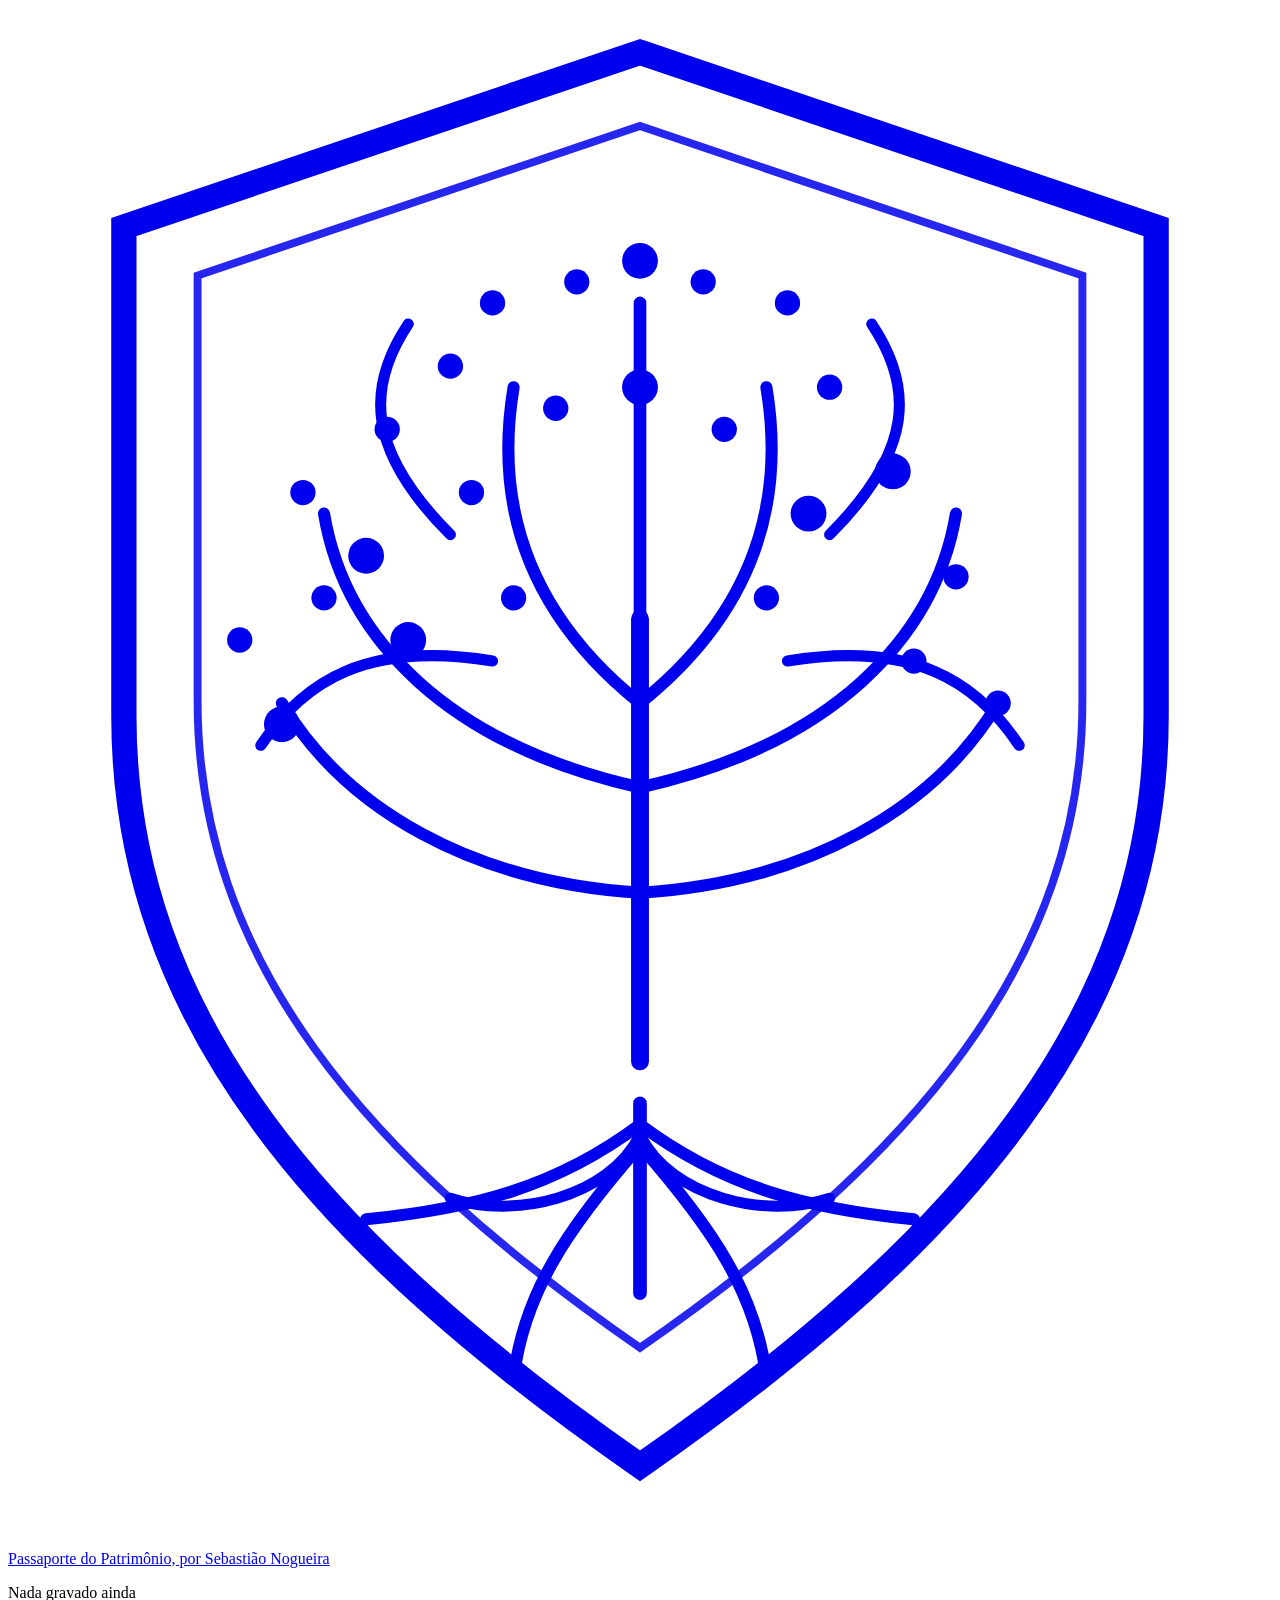
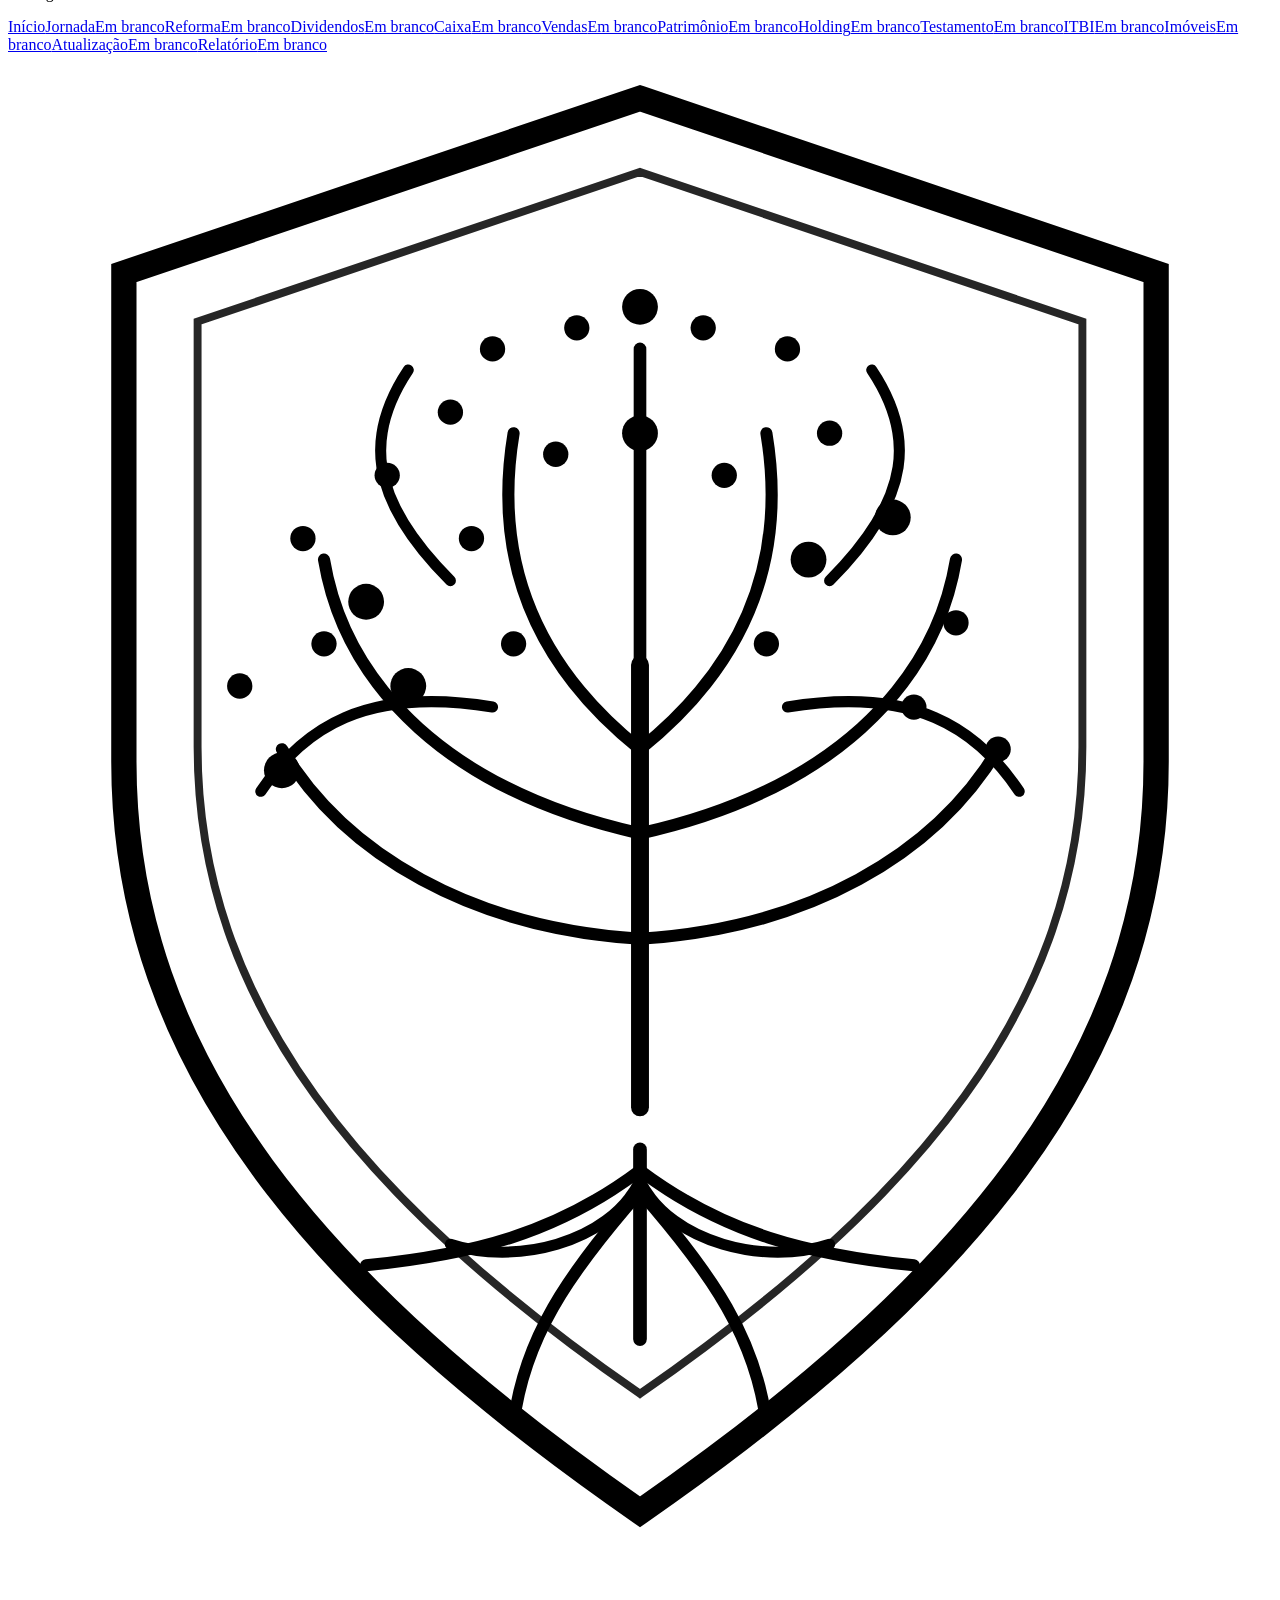
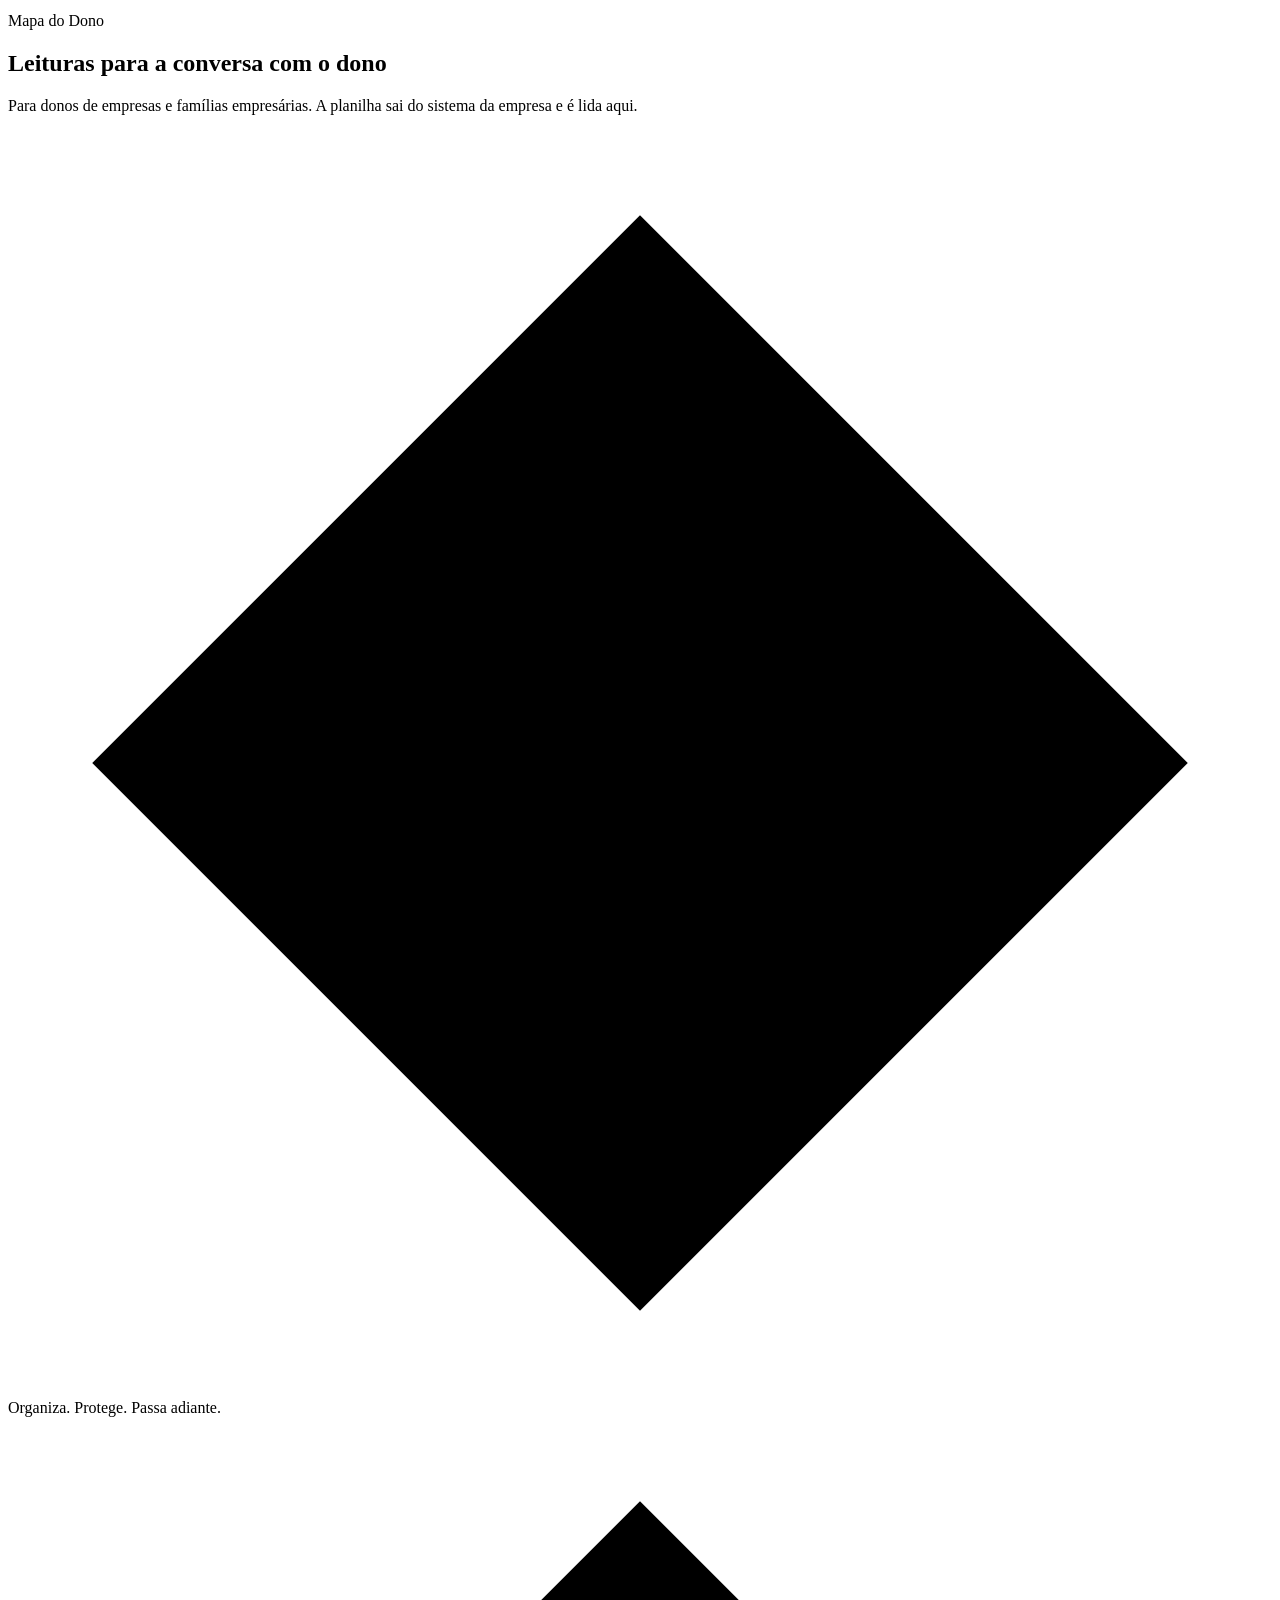
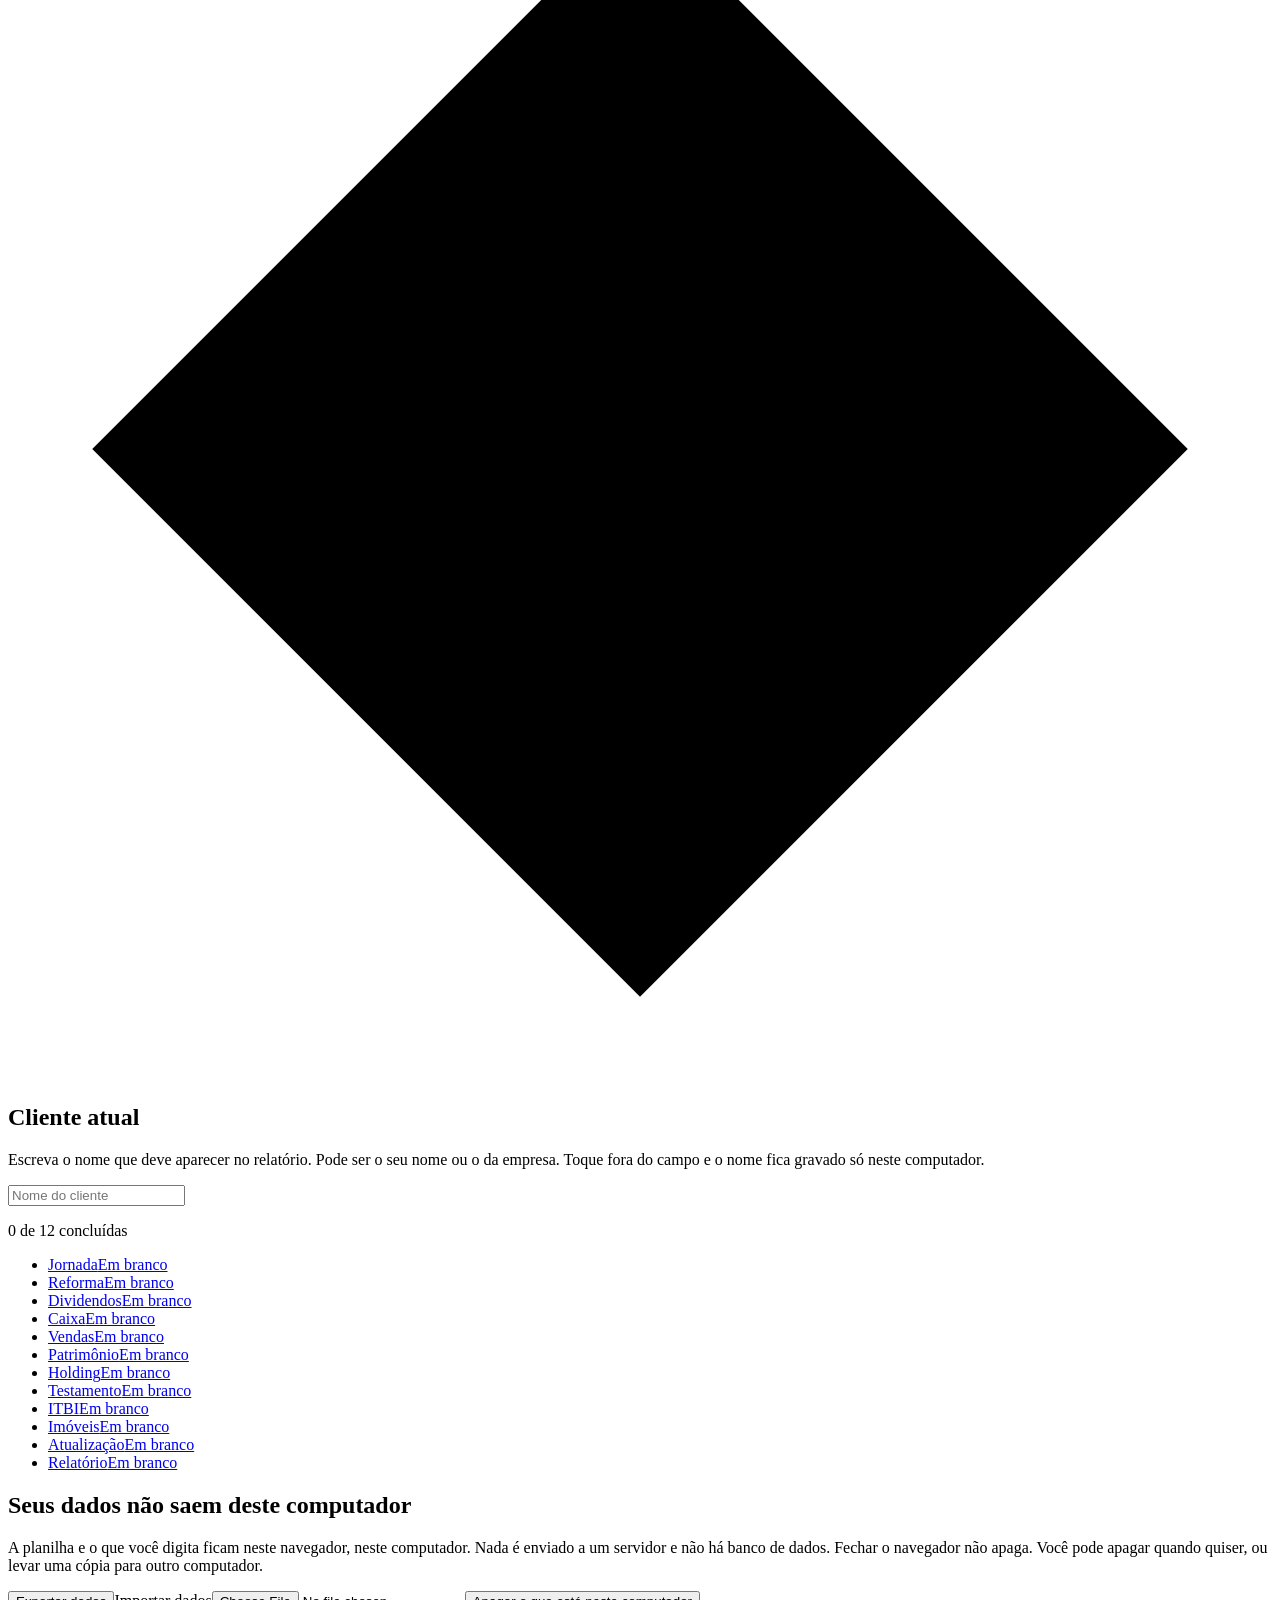
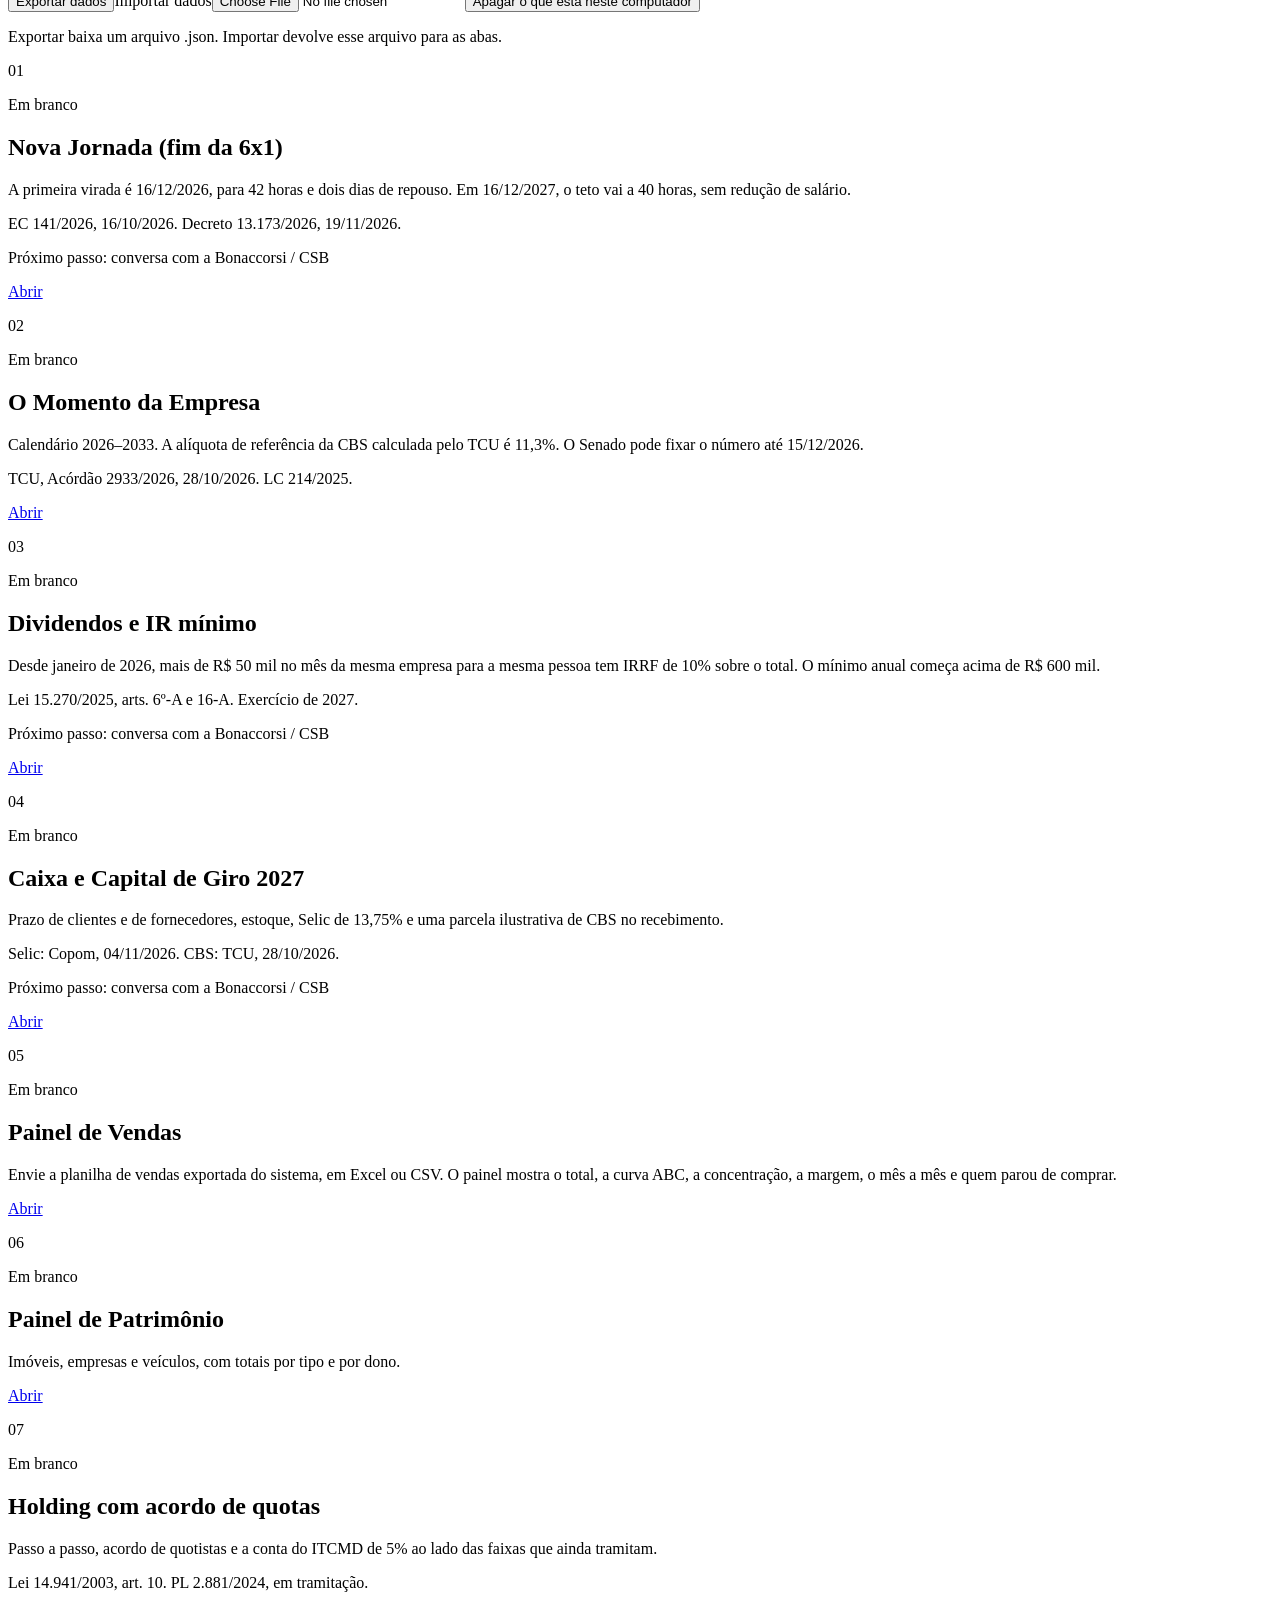
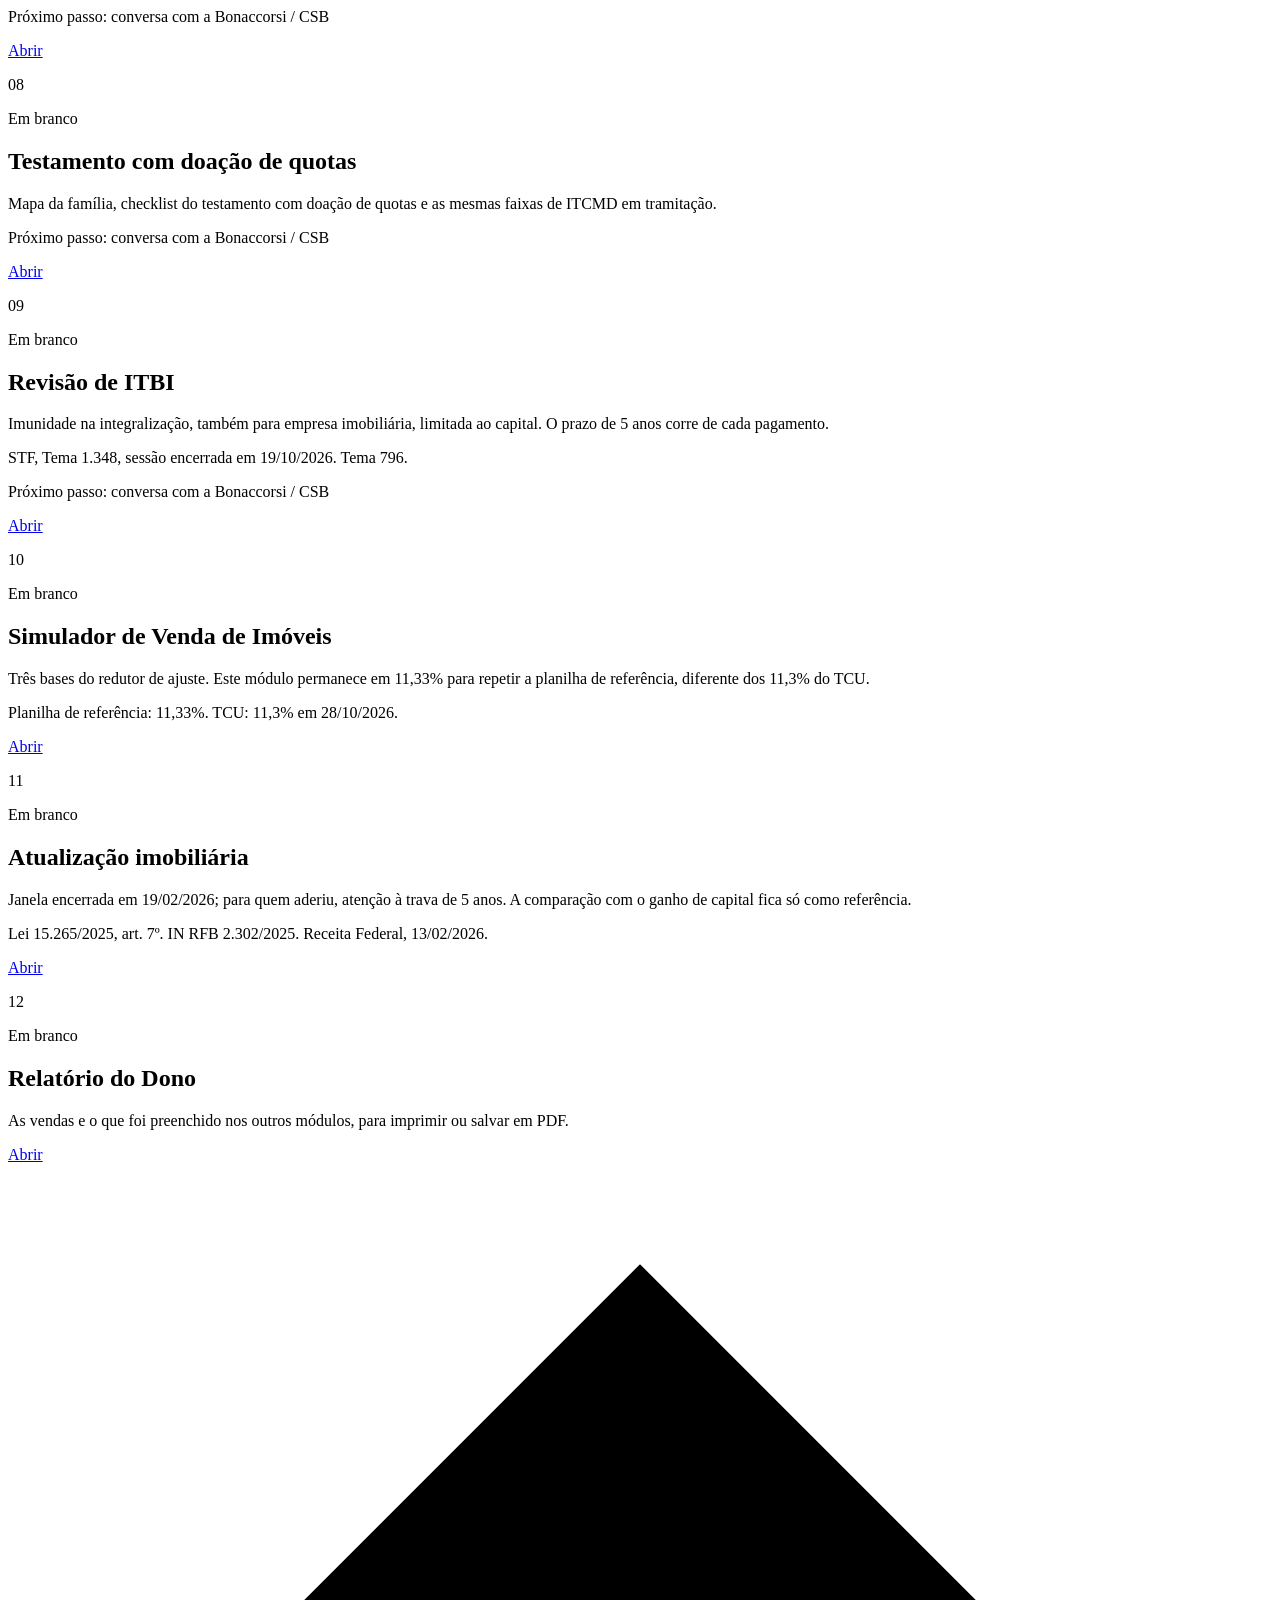
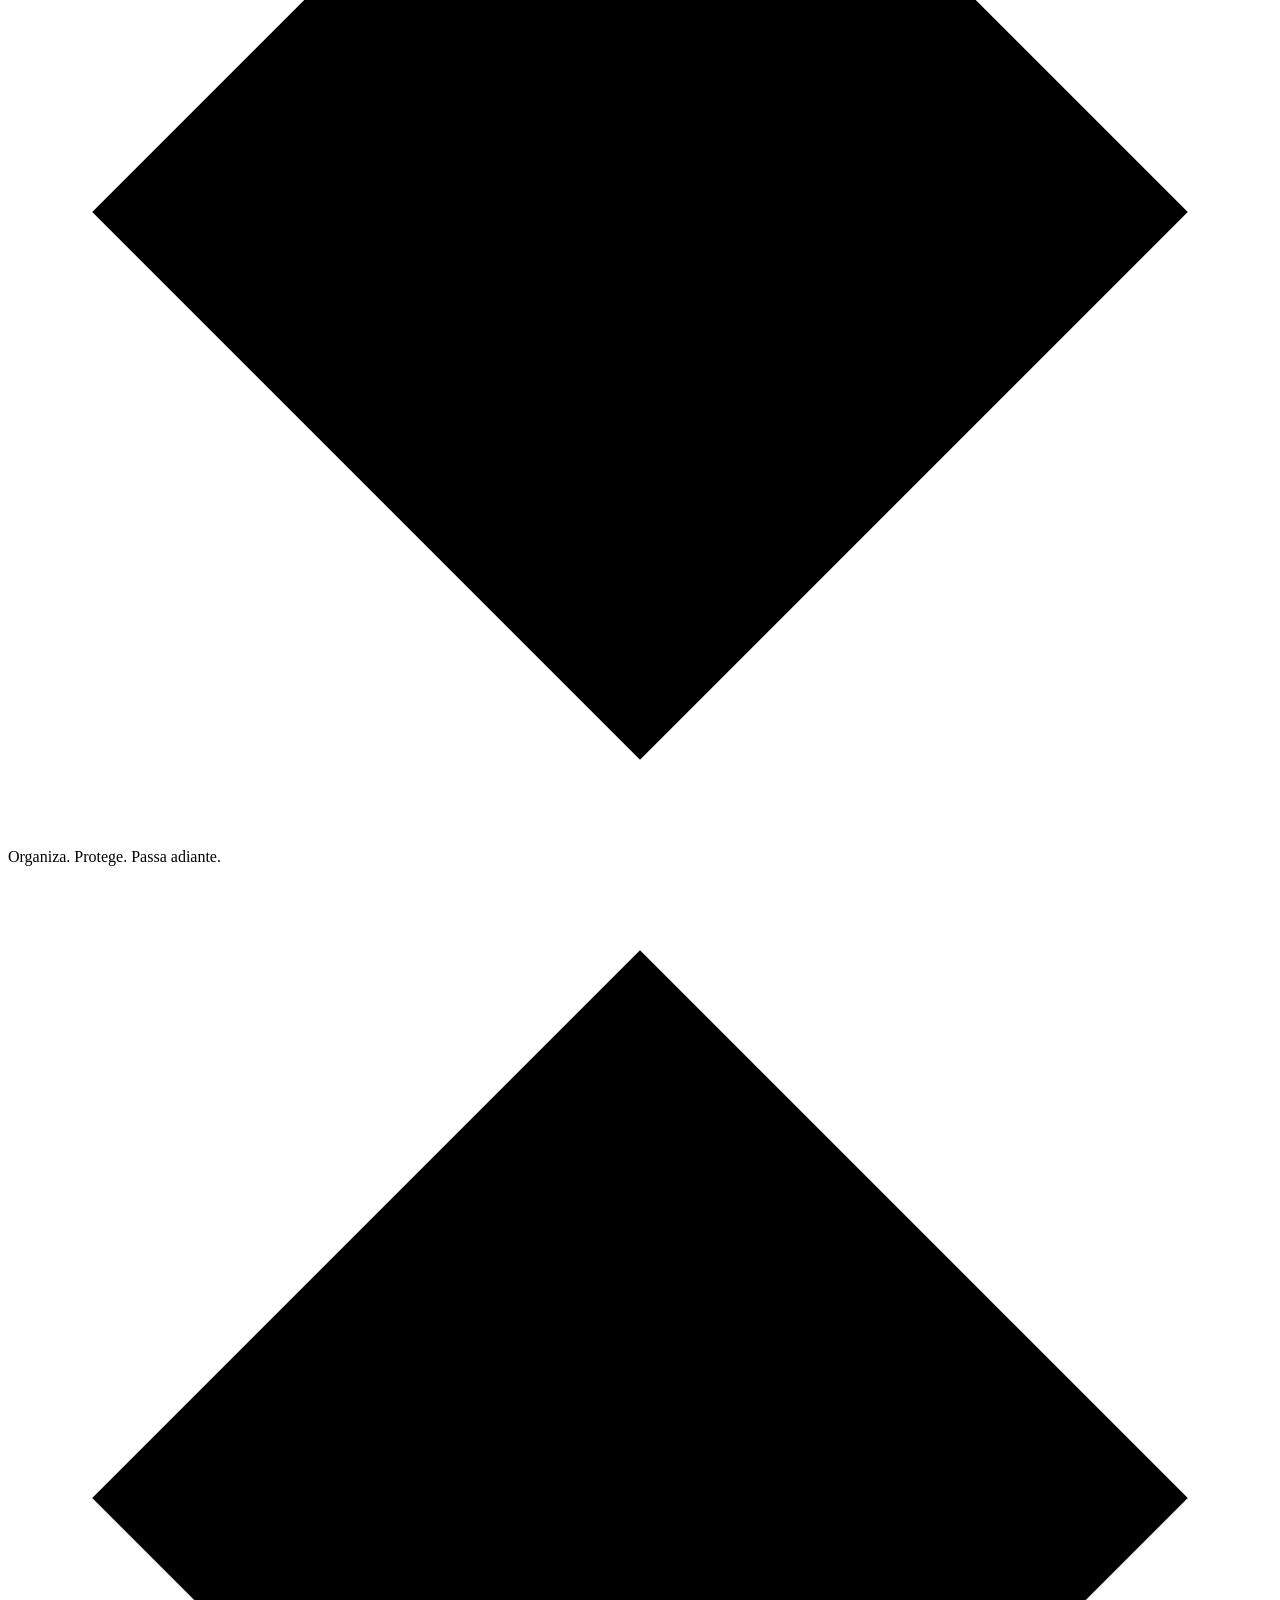
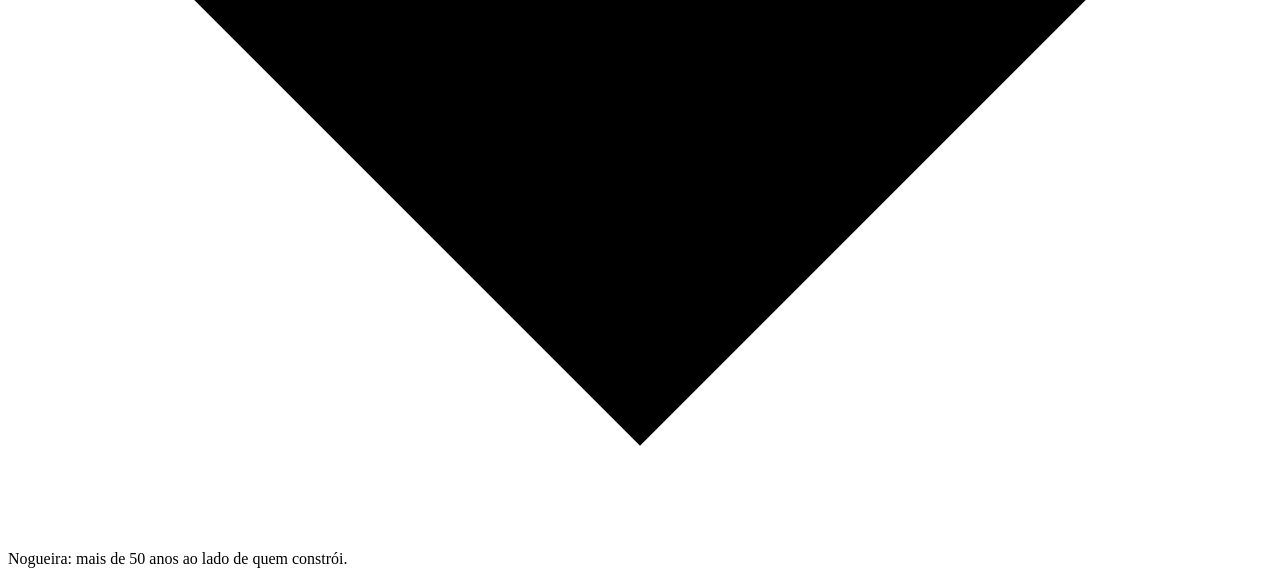
==== commit e5f03aa7: "deploy: 3dd39b9ed29485ed3be979010d0359191eb09ca0" ====
--- a/index.html
+++ b/index.html
@@ -1 +1 @@
-<!DOCTYPE html><html lang="pt-BR" class="PQmGkq_variable u8ah-q_variable h-full"><head><meta charSet="utf-8"/><meta name="viewport" content="width=device-width, initial-scale=1"/><link rel="preload" href="/passaporte-do-patrimonio/_next/static/media/65341aea9fb91af5-s.p.1dqa_6e_ad4sj.woff2" as="font" crossorigin="" type="font/woff2"/><link rel="preload" href="/passaporte-do-patrimonio/_next/static/media/6f3ab718e3727c1a-s.p.3huc2loe0ie8a.woff2" as="font" crossorigin="" type="font/woff2"/><link rel="stylesheet" href="/passaporte-do-patrimonio/_next/static/chunks/3c0ltwuww8lki.css" data-precedence="next"/><link rel="preload" as="script" fetchPriority="low" href="/passaporte-do-patrimonio/_next/static/chunks/310vm2bl3xxpt.js"/><script src="/passaporte-do-patrimonio/_next/static/chunks/2urr6-fm2smyv.js" async=""></script><script src="/passaporte-do-patrimonio/_next/static/chunks/39_j1bdzreq0m.js" async=""></script><script src="/passaporte-do-patrimonio/_next/static/chunks/28m5-2h6dlfam.js" async=""></script><script src="/passaporte-do-patrimonio/_next/static/chunks/turbopack-1jysv0f3j-19-.js" async=""></script><script src="/passaporte-do-patrimonio/_next/static/chunks/1678e9rnwr5x0.js" async=""></script><script src="/passaporte-do-patrimonio/_next/static/chunks/0vdelq2avgosm.js" async=""></script><script src="/passaporte-do-patrimonio/_next/static/chunks/1hxc99pz8hwb2.js" async=""></script><title>Passaporte do Patrimônio: Mapa do Dono</title><meta name="description" content="Para donos de empresas e famílias empresárias. A planilha não sai deste computador."/><link rel="icon" href="/passaporte-do-patrimonio/icon.svg?icon.0z4i95-_qsxkw.svg" sizes="any" type="image/svg+xml"/><meta name="next-size-adjust" content=""/><script src="/passaporte-do-patrimonio/_next/static/chunks/0cz1d0mv5g_q7.js" noModule=""></script></head><body class="min-h-full antialiased"><div hidden=""><!--$--><!--/$--></div><div class="flex min-h-full flex-col"><header class="app-header border-b border-gold/80 bg-ivory"><div class="mx-auto flex max-w-6xl flex-col gap-4 px-4 py-4"><a class="flex items-center gap-3" href="/passaporte-do-patrimonio/"><svg viewBox="0 0 120 146" class="text-gold h-16 w-14 shrink-0" role="img" aria-label="Marca Passaporte do Patrimônio"><path d="M60 4.2 109 20.8v46.4c0 28.8-18.8 50.2-49 71.2-30.2-21-49-42.4-49-71.2V20.8L60 4.2Z" fill="none" stroke="currentColor" stroke-width="2.4"></path><path d="M60 11.2 102 25.4v40.4c0 24.6-15.8 43.2-42 61.4-26.2-18.2-42-36.8-42-61.4V25.4L60 11.2Z" fill="none" stroke="currentColor" stroke-width="0.75" opacity="0.85"></path><g fill="none" stroke="currentColor" stroke-linecap="round" stroke-linejoin="round"><path d="M60 104v18" stroke-width="1.3"></path><path d="M60 106c-8 6-16 8-26 9" stroke-width="1.15"></path><path d="M60 106c8 6 16 8 26 9" stroke-width="1.15"></path><path d="M60 108c-7 8-11 14-12 22" stroke-width="1.15"></path><path d="M60 108c7 8 11 14 12 22" stroke-width="1.15"></path><path d="M60 107c-3 6-12 8-18 6" stroke-width="1.05"></path><path d="M60 107c3 6 12 8 18 6" stroke-width="1.05"></path><path d="M60 100V58" stroke-width="1.7"></path><path d="M60 84c-16-1-28-8-34-18" stroke-width="1.15"></path><path d="M60 84c16-1 28-8 34-18" stroke-width="1.15"></path><path d="M60 74c-18-4-28-14-30-26" stroke-width="1.15"></path><path d="M60 74c18-4 28-14 30-26" stroke-width="1.15"></path><path d="M60 66c-10-8-14-18-12-30" stroke-width="1.15"></path><path d="M60 66c10-8 14-18 12-30" stroke-width="1.15"></path><path d="M60 60V28" stroke-width="1.2"></path><path d="M46 62c-12-2-18 2-22 8" stroke-width="1.05"></path><path d="M74 62c12-2 18 2 22 8" stroke-width="1.05"></path><path d="M42 50c-8-8-8-14-4-20" stroke-width="1.05"></path><path d="M78 50c8-8 8-14 4-20" stroke-width="1.05"></path></g><g fill="currentColor"><circle cx="26" cy="68" r="1.7"></circle><circle cx="30" cy="56" r="1.2"></circle><circle cx="28" cy="46" r="1.2"></circle><circle cx="36" cy="40" r="1.2"></circle><circle cx="34" cy="52" r="1.7"></circle><circle cx="42" cy="34" r="1.2"></circle><circle cx="46" cy="28" r="1.2"></circle><circle cx="54" cy="26" r="1.2"></circle><circle cx="60" cy="24" r="1.7"></circle><circle cx="66" cy="26" r="1.2"></circle><circle cx="74" cy="28" r="1.2"></circle><circle cx="78" cy="36" r="1.2"></circle><circle cx="84" cy="44" r="1.7"></circle><circle cx="90" cy="54" r="1.2"></circle><circle cx="94" cy="66" r="1.2"></circle><circle cx="86" cy="62" r="1.2"></circle><circle cx="76" cy="48" r="1.7"></circle><circle cx="68" cy="40" r="1.2"></circle><circle cx="52" cy="38" r="1.2"></circle><circle cx="44" cy="46" r="1.2"></circle><circle cx="38" cy="60" r="1.7"></circle><circle cx="22" cy="60" r="1.2"></circle><circle cx="48" cy="56" r="1.2"></circle><circle cx="72" cy="56" r="1.2"></circle><circle cx="60" cy="36" r="1.7"></circle></g></svg><span class="font-display text-2xl leading-tight text-navy sm:text-3xl">Passaporte do Patrimônio, por Sebastião Nogueira</span></a><nav aria-label="Módulos" class="flex flex-wrap gap-2"><a aria-current="page" class="flex h-12 shrink-0 items-center justify-center rounded-md px-3 text-center text-base font-semibold bg-navy text-ivory" href="/passaporte-do-patrimonio/"><span class="sm:hidden">Início</span><span class="hidden sm:inline">Início</span></a><a class="flex h-12 shrink-0 items-center justify-center rounded-md px-3 text-center text-base font-semibold border border-line text-navy hover:border-gold" href="/passaporte-do-patrimonio/jornada/"><span class="sm:hidden">Jornada</span><span class="hidden sm:inline">Jornada</span></a><a class="flex h-12 shrink-0 items-center justify-center rounded-md px-3 text-center text-base font-semibold border border-line text-navy hover:border-gold" href="/passaporte-do-patrimonio/reforma/"><span class="sm:hidden">Reforma</span><span class="hidden sm:inline">Reforma</span></a><a class="flex h-12 shrink-0 items-center justify-center rounded-md px-3 text-center text-base font-semibold border border-line text-navy hover:border-gold" href="/passaporte-do-patrimonio/dividendos/"><span class="sm:hidden">Dividendos</span><span class="hidden sm:inline">Dividendos</span></a><a class="flex h-12 shrink-0 items-center justify-center rounded-md px-3 text-center text-base font-semibold border border-line text-navy hover:border-gold" href="/passaporte-do-patrimonio/caixa/"><span class="sm:hidden">Caixa</span><span class="hidden sm:inline">Caixa</span></a><a class="flex h-12 shrink-0 items-center justify-center rounded-md px-3 text-center text-base font-semibold border border-line text-navy hover:border-gold" href="/passaporte-do-patrimonio/vendas/"><span class="sm:hidden">Vendas</span><span class="hidden sm:inline">Vendas</span></a><a class="flex h-12 shrink-0 items-center justify-center rounded-md px-3 text-center text-base font-semibold border border-line text-navy hover:border-gold" href="/passaporte-do-patrimonio/patrimonio/"><span class="sm:hidden">Patrimônio</span><span class="hidden sm:inline">Patrimônio</span></a><a class="flex h-12 shrink-0 items-center justify-center rounded-md px-3 text-center text-base font-semibold border border-line text-navy hover:border-gold" href="/passaporte-do-patrimonio/holding/"><span class="sm:hidden">Holding</span><span class="hidden sm:inline">Holding</span></a><a class="flex h-12 shrink-0 items-center justify-center rounded-md px-3 text-center text-base font-semibold border border-line text-navy hover:border-gold" href="/passaporte-do-patrimonio/sucessao/"><span class="sm:hidden">Testamento</span><span class="hidden sm:inline">Testamento</span></a><a class="flex h-12 shrink-0 items-center justify-center rounded-md px-3 text-center text-base font-semibold border border-line text-navy hover:border-gold" href="/passaporte-do-patrimonio/itbi/"><span class="sm:hidden">ITBI</span><span class="hidden sm:inline">ITBI</span></a><a class="flex h-12 shrink-0 items-center justify-center rounded-md px-3 text-center text-base font-semibold border border-line text-navy hover:border-gold" href="/passaporte-do-patrimonio/imoveis/"><span class="sm:hidden">Imóveis</span><span class="hidden sm:inline">Imóveis</span></a><a class="flex h-12 shrink-0 items-center justify-center rounded-md px-3 text-center text-base font-semibold border border-line text-navy hover:border-gold" href="/passaporte-do-patrimonio/atualizacao/"><span class="sm:hidden">Atualização</span><span class="hidden sm:inline">Atualização</span></a><a class="flex h-12 shrink-0 items-center justify-center rounded-md px-3 text-center text-base font-semibold border border-line text-navy hover:border-gold" href="/passaporte-do-patrimonio/relatorio/"><span class="sm:hidden">Relatório</span><span class="hidden sm:inline">Relatório</span></a></nav></div></header><main class="mx-auto w-full max-w-6xl flex-1 px-4 py-8"><div class="space-y-10"><section class="mx-auto max-w-3xl space-y-5 text-center"><svg viewBox="0 0 120 146" class="text-gold mx-auto h-28 w-24" role="img" aria-label="Marca Passaporte do Patrimônio"><path d="M60 4.2 109 20.8v46.4c0 28.8-18.8 50.2-49 71.2-30.2-21-49-42.4-49-71.2V20.8L60 4.2Z" fill="none" stroke="currentColor" stroke-width="2.4"></path><path d="M60 11.2 102 25.4v40.4c0 24.6-15.8 43.2-42 61.4-26.2-18.2-42-36.8-42-61.4V25.4L60 11.2Z" fill="none" stroke="currentColor" stroke-width="0.75" opacity="0.85"></path><g fill="none" stroke="currentColor" stroke-linecap="round" stroke-linejoin="round"><path d="M60 104v18" stroke-width="1.3"></path><path d="M60 106c-8 6-16 8-26 9" stroke-width="1.15"></path><path d="M60 106c8 6 16 8 26 9" stroke-width="1.15"></path><path d="M60 108c-7 8-11 14-12 22" stroke-width="1.15"></path><path d="M60 108c7 8 11 14 12 22" stroke-width="1.15"></path><path d="M60 107c-3 6-12 8-18 6" stroke-width="1.05"></path><path d="M60 107c3 6 12 8 18 6" stroke-width="1.05"></path><path d="M60 100V58" stroke-width="1.7"></path><path d="M60 84c-16-1-28-8-34-18" stroke-width="1.15"></path><path d="M60 84c16-1 28-8 34-18" stroke-width="1.15"></path><path d="M60 74c-18-4-28-14-30-26" stroke-width="1.15"></path><path d="M60 74c18-4 28-14 30-26" stroke-width="1.15"></path><path d="M60 66c-10-8-14-18-12-30" stroke-width="1.15"></path><path d="M60 66c10-8 14-18 12-30" stroke-width="1.15"></path><path d="M60 60V28" stroke-width="1.2"></path><path d="M46 62c-12-2-18 2-22 8" stroke-width="1.05"></path><path d="M74 62c12-2 18 2 22 8" stroke-width="1.05"></path><path d="M42 50c-8-8-8-14-4-20" stroke-width="1.05"></path><path d="M78 50c8-8 8-14 4-20" stroke-width="1.05"></path></g><g fill="currentColor"><circle cx="26" cy="68" r="1.7"></circle><circle cx="30" cy="56" r="1.2"></circle><circle cx="28" cy="46" r="1.2"></circle><circle cx="36" cy="40" r="1.2"></circle><circle cx="34" cy="52" r="1.7"></circle><circle cx="42" cy="34" r="1.2"></circle><circle cx="46" cy="28" r="1.2"></circle><circle cx="54" cy="26" r="1.2"></circle><circle cx="60" cy="24" r="1.7"></circle><circle cx="66" cy="26" r="1.2"></circle><circle cx="74" cy="28" r="1.2"></circle><circle cx="78" cy="36" r="1.2"></circle><circle cx="84" cy="44" r="1.7"></circle><circle cx="90" cy="54" r="1.2"></circle><circle cx="94" cy="66" r="1.2"></circle><circle cx="86" cy="62" r="1.2"></circle><circle cx="76" cy="48" r="1.7"></circle><circle cx="68" cy="40" r="1.2"></circle><circle cx="52" cy="38" r="1.2"></circle><circle cx="44" cy="46" r="1.2"></circle><circle cx="38" cy="60" r="1.7"></circle><circle cx="22" cy="60" r="1.2"></circle><circle cx="48" cy="56" r="1.2"></circle><circle cx="72" cy="56" r="1.2"></circle><circle cx="60" cy="36" r="1.7"></circle></g></svg><p class="text-sm font-semibold tracking-[0.18em] text-gold uppercase">Mapa do Dono</p><h1 class="font-display text-5xl leading-tight text-navy sm:text-6xl">Leituras para a conversa com o dono</h1><p class="text-lg text-graphite">Para donos de empresas e famílias empresárias. A planilha sai do sistema da empresa e é lida aqui.</p><p class="flex items-center justify-center gap-3 text-sm font-semibold tracking-[0.16em] text-gold uppercase"><svg viewBox="0 0 12 12" class="inline-block h-3 w-3 text-gold" aria-hidden="true"><path d="M6 0.8 11.2 6 6 11.2 0.8 6Z" fill="currentColor"></path></svg>Organiza. Protege. Passa adiante.<svg viewBox="0 0 12 12" class="inline-block h-3 w-3 text-gold" aria-hidden="true"><path d="M6 0.8 11.2 6 6 11.2 0.8 6Z" fill="currentColor"></path></svg></p></section><section class="rounded-md border border-gold bg-navy px-5 py-5 text-ivory"><h2 class="font-display text-3xl">Seus dados não saem deste computador</h2><p class="mt-2 text-lg leading-relaxed">A planilha de vendas é processada neste navegador. Nada é enviado a um servidor e não há banco de dados. Se a aba for fechada, a planilha sai da memória. Neste computador ficam gravados o mapa das colunas, os números do simulador de imóveis e o que você digitar nos outros módulos.</p><button type="button" class="mt-4 h-12 rounded-md border border-gold px-4 font-semibold text-ivory hover:bg-white/10">Apagar a planilha desta visita e o que está gravado neste computador</button></section><section class="grid gap-4 lg:grid-cols-3"><article class="flex flex-col rounded-md border border-line bg-paper px-5 py-5"><p class="text-sm font-semibold tracking-[0.16em] text-gold">01</p><h2 class="mt-2 font-display text-3xl leading-tight text-navy">Nova Jornada (fim da 6x1)</h2><p class="mt-3 flex-1 text-lg text-graphite">A primeira virada é 16/12/2026, para 42 horas e dois dias de repouso. Em 16/12/2027, o teto vai a 40 horas, sem redução de salário.</p><p class="mt-3 text-sm text-graphite">EC 141/2026, 16/10/2026. Decreto 13.173/2026, 19/11/2026.</p><p class="mt-4 text-base font-semibold text-navy">Próximo passo: conversa com a Bonaccorsi / CSB</p><a class="mt-5 inline-flex h-12 items-center justify-center rounded-md bg-gold px-4 font-semibold text-navy" href="/passaporte-do-patrimonio/jornada/">Abrir</a></article><article class="flex flex-col rounded-md border border-line bg-paper px-5 py-5"><p class="text-sm font-semibold tracking-[0.16em] text-gold">02</p><h2 class="mt-2 font-display text-3xl leading-tight text-navy">O Momento da Empresa</h2><p class="mt-3 flex-1 text-lg text-graphite">Calendário 2026–2033. A alíquota de referência da CBS calculada pelo TCU é 11,3%. O Senado pode fixar o número até 15/12/2026.</p><p class="mt-3 text-sm text-graphite">TCU, Acórdão 2933/2026, 28/10/2026. LC 214/2025.</p><a class="mt-5 inline-flex h-12 items-center justify-center rounded-md bg-gold px-4 font-semibold text-navy" href="/passaporte-do-patrimonio/reforma/">Abrir</a></article><article class="flex flex-col rounded-md border border-line bg-paper px-5 py-5"><p class="text-sm font-semibold tracking-[0.16em] text-gold">03</p><h2 class="mt-2 font-display text-3xl leading-tight text-navy">Dividendos e IR mínimo</h2><p class="mt-3 flex-1 text-lg text-graphite">Desde janeiro de 2026, mais de R$ 50 mil no mês da mesma empresa para a mesma pessoa tem IRRF de 10% sobre o total. O mínimo anual começa acima de R$ 600 mil.</p><p class="mt-3 text-sm text-graphite">Lei 15.270/2025, arts. 6º-A e 16-A. Exercício de 2027.</p><p class="mt-4 text-base font-semibold text-navy">Próximo passo: conversa com a Bonaccorsi / CSB</p><a class="mt-5 inline-flex h-12 items-center justify-center rounded-md bg-gold px-4 font-semibold text-navy" href="/passaporte-do-patrimonio/dividendos/">Abrir</a></article><article class="flex flex-col rounded-md border border-line bg-paper px-5 py-5"><p class="text-sm font-semibold tracking-[0.16em] text-gold">04</p><h2 class="mt-2 font-display text-3xl leading-tight text-navy">Caixa e Capital de Giro 2027</h2><p class="mt-3 flex-1 text-lg text-graphite">Prazo de clientes e de fornecedores, estoque, Selic de 13,75% e uma parcela ilustrativa de CBS no recebimento.</p><p class="mt-3 text-sm text-graphite">Selic: Copom, 04/11/2026. CBS: TCU, 28/10/2026.</p><p class="mt-4 text-base font-semibold text-navy">Próximo passo: conversa com a Bonaccorsi / CSB</p><a class="mt-5 inline-flex h-12 items-center justify-center rounded-md bg-gold px-4 font-semibold text-navy" href="/passaporte-do-patrimonio/caixa/">Abrir</a></article><article class="flex flex-col rounded-md border border-line bg-paper px-5 py-5"><p class="text-sm font-semibold tracking-[0.16em] text-gold">05</p><h2 class="mt-2 font-display text-3xl leading-tight text-navy">Painel de Vendas</h2><p class="mt-3 flex-1 text-lg text-graphite">Envie a planilha de vendas exportada do sistema, em Excel ou CSV. O painel mostra o total, a curva ABC, a concentração, a margem, o mês a mês e quem parou de comprar.</p><a class="mt-5 inline-flex h-12 items-center justify-center rounded-md bg-gold px-4 font-semibold text-navy" href="/passaporte-do-patrimonio/vendas/">Abrir</a></article><article class="flex flex-col rounded-md border border-line bg-paper px-5 py-5"><p class="text-sm font-semibold tracking-[0.16em] text-gold">06</p><h2 class="mt-2 font-display text-3xl leading-tight text-navy">Painel de Patrimônio</h2><p class="mt-3 flex-1 text-lg text-graphite">Imóveis, empresas e veículos, com totais por tipo e por dono.</p><a class="mt-5 inline-flex h-12 items-center justify-center rounded-md bg-gold px-4 font-semibold text-navy" href="/passaporte-do-patrimonio/patrimonio/">Abrir</a></article><article class="flex flex-col rounded-md border border-line bg-paper px-5 py-5"><p class="text-sm font-semibold tracking-[0.16em] text-gold">07</p><h2 class="mt-2 font-display text-3xl leading-tight text-navy">Holding com acordo de quotas</h2><p class="mt-3 flex-1 text-lg text-graphite">Passo a passo, acordo de quotistas e a conta do ITCMD de 5% ao lado das faixas que ainda tramitam.</p><p class="mt-3 text-sm text-graphite">Lei 14.941/2003, art. 10. PL 2.881/2024, em tramitação.</p><p class="mt-4 text-base font-semibold text-navy">Próximo passo: conversa com a Bonaccorsi / CSB</p><a class="mt-5 inline-flex h-12 items-center justify-center rounded-md bg-gold px-4 font-semibold text-navy" href="/passaporte-do-patrimonio/holding/">Abrir</a></article><article class="flex flex-col rounded-md border border-line bg-paper px-5 py-5"><p class="text-sm font-semibold tracking-[0.16em] text-gold">08</p><h2 class="mt-2 font-display text-3xl leading-tight text-navy">Testamento com doação de quotas</h2><p class="mt-3 flex-1 text-lg text-graphite">Mapa da família, checklist do testamento com doação de quotas e as mesmas faixas de ITCMD em tramitação.</p><p class="mt-4 text-base font-semibold text-navy">Próximo passo: conversa com a Bonaccorsi / CSB</p><a class="mt-5 inline-flex h-12 items-center justify-center rounded-md bg-gold px-4 font-semibold text-navy" href="/passaporte-do-patrimonio/sucessao/">Abrir</a></article><article class="flex flex-col rounded-md border border-line bg-paper px-5 py-5"><p class="text-sm font-semibold tracking-[0.16em] text-gold">09</p><h2 class="mt-2 font-display text-3xl leading-tight text-navy">Revisão de ITBI</h2><p class="mt-3 flex-1 text-lg text-graphite">Imunidade na integralização, também para empresa imobiliária, limitada ao capital. O prazo de 5 anos corre de cada pagamento.</p><p class="mt-3 text-sm text-graphite">STF, Tema 1.348, sessão encerrada em 19/10/2026. Tema 796.</p><p class="mt-4 text-base font-semibold text-navy">Próximo passo: conversa com a Bonaccorsi / CSB</p><a class="mt-5 inline-flex h-12 items-center justify-center rounded-md bg-gold px-4 font-semibold text-navy" href="/passaporte-do-patrimonio/itbi/">Abrir</a></article><article class="flex flex-col rounded-md border border-line bg-paper px-5 py-5"><p class="text-sm font-semibold tracking-[0.16em] text-gold">10</p><h2 class="mt-2 font-display text-3xl leading-tight text-navy">Simulador de Venda de Imóveis</h2><p class="mt-3 flex-1 text-lg text-graphite">Três bases do redutor de ajuste. Este módulo permanece em 11,33% para repetir a planilha de referência, diferente dos 11,3% do TCU.</p><p class="mt-3 text-sm text-graphite">Planilha de referência: 11,33%. TCU: 11,3% em 28/10/2026.</p><a class="mt-5 inline-flex h-12 items-center justify-center rounded-md bg-gold px-4 font-semibold text-navy" href="/passaporte-do-patrimonio/imoveis/">Abrir</a></article><article class="flex flex-col rounded-md border border-line bg-paper px-5 py-5"><p class="text-sm font-semibold tracking-[0.16em] text-gold">11</p><h2 class="mt-2 font-display text-3xl leading-tight text-navy">Atualização imobiliária</h2><p class="mt-3 flex-1 text-lg text-graphite">Janela encerrada em 19/02/2026; para quem aderiu, atenção à trava de 5 anos. A comparação com o ganho de capital fica só como referência.</p><p class="mt-3 text-sm text-graphite">Lei 15.265/2025, art. 7º. IN RFB 2.302/2025. Receita Federal, 13/02/2026.</p><a class="mt-5 inline-flex h-12 items-center justify-center rounded-md bg-gold px-4 font-semibold text-navy" href="/passaporte-do-patrimonio/atualizacao/">Abrir</a></article><article class="flex flex-col rounded-md border border-line bg-paper px-5 py-5"><p class="text-sm font-semibold tracking-[0.16em] text-gold">12</p><h2 class="mt-2 font-display text-3xl leading-tight text-navy">Relatório do Dono</h2><p class="mt-3 flex-1 text-lg text-graphite">As vendas e o que foi preenchido nos outros módulos, para imprimir ou salvar em PDF.</p><a class="mt-5 inline-flex h-12 items-center justify-center rounded-md bg-gold px-4 font-semibold text-navy" href="/passaporte-do-patrimonio/relatorio/">Abrir</a></article></section></div><!--$--><!--/$--></main><footer class="app-footer mt-auto bg-navy text-ivory"><div class="mx-auto flex max-w-6xl flex-col items-center gap-3 px-4 py-8 text-center"><p class="flex items-center gap-3 font-sans text-sm font-semibold tracking-[0.18em] text-gold uppercase"><svg viewBox="0 0 12 12" class="inline-block h-3 w-3 text-gold" aria-hidden="true"><path d="M6 0.8 11.2 6 6 11.2 0.8 6Z" fill="currentColor"></path></svg>Organiza. Protege. Passa adiante.<svg viewBox="0 0 12 12" class="inline-block h-3 w-3 text-gold" aria-hidden="true"><path d="M6 0.8 11.2 6 6 11.2 0.8 6Z" fill="currentColor"></path></svg></p><p class="text-lg">Nogueira: mais de 50 anos ao lado de quem constrói.</p></div></footer></div><script id="_R_">(globalThis["TURBOPACK"] || (globalThis["TURBOPACK"] = [])).push({"otherChunks":["static/chunks/310vm2bl3xxpt.js","static/chunks/2urr6-fm2smyv.js","static/chunks/39_j1bdzreq0m.js","static/chunks/28m5-2h6dlfam.js"],"runtimeModuleIds":[94553]});</script><script src="/passaporte-do-patrimonio/_next/static/chunks/310vm2bl3xxpt.js" async=""></script><script>(self.__next_f=self.__next_f||[]).push([0])</script><script>self.__next_f.push([1,"1:\"$Sreact.fragment\"\n2:\"/passaporte-do-patrimonio/_next/static/chunks/1678e9rnwr5x0.js\"\n3:\"/passaporte-do-patrimonio/_next/static/chunks/0vdelq2avgosm.js\"\n4:I[33204,[\"$2\",\"$3\"],\"Shell\"]\n5:I[39756,[\"$2\",\"$3\"],\"default\"]\n6:I[37457,[\"$2\",\"$3\"],\"default\"]\n7:I[22016,[\"$2\",\"$3\"],\"\"]\n9:\"/passaporte-do-patrimonio/_next/static/chunks/1hxc99pz8hwb2.js\"\na:I[85669,[\"$2\",\"$3\",\"$9\"],\"HomePage\"]\nb:I[97367,[\"$2\",\"$3\"],\"OutletBoundary\"]\nc:\"$Sreact.suspense\"\ne:\"ViewportBoundary\"\nf:I[97367,[\"$2\",\"$3\"],\"$e\"]\n11:\"MetadataBoundary\"\n12:I[97367,[\"$2\",\"$3\"],\"$11\"]\n14:I[68027,[\"$2\",\"$3\"],\"default\",1]\n:HL[\"/passaporte-do-patrimonio/_next/static/chunks/3c0ltwuww8lki.css\",\"style\"]\n:HL[\"/passaporte-do-patrimonio/_next/static/media/65341aea9fb91af5-s.p.1dqa_6e_ad4sj.woff2\",\"font\",{\"crossOrigin\":\"\",\"type\":\"font/woff2\"}]\n:HL[\"/passaporte-do-patrimonio/_next/static/media/6f3ab718e3727c1a-s.p.3huc2loe0ie8a.woff2\",\"font\",{\"crossOrigin\":\"\",\"type\":\"font/woff2\"}]\n8:[[\"children\",{\"s\":\"__PAGE__\",\"h\":512,\"d\":{\"r\":[\"$\",\"$1\",\"c\",{\"children\":[[\"$\",\"$La\",null,{}],[[\"$\",\"script\",\"script-0\",{\"src\":\"/passaporte-do-patrimonio/_next/static/chunks/1hxc99pz8hwb2.js\",\"async\":true,\"nonce\":\"$undefined\"}]],[\"$\",\"$Lb\",null,{\"children\":[\"$\",\"$c\",null,{\"name\":\"Next.MetadataOutlet\",\"children\":\"$@d\"}]}]]}],\"p\":false,\"v\":null}}]]\n0:{\"P\":null,\"c\":[\"\",\"\"],\"q\":\"\",\"i\":false,\"t\":{\"t\":{\"s\":\"\",\"h\":528,\"d\":{\"r\":[\"$\",\"$1\",\"c\",{\"children\":[[[\"$\",\"link\",\"0\",{\"rel\":\"stylesheet\",\"href\":\"/passaporte-do-patrimonio/_next/static/chunks/3c0ltwuww8lki.css\",\"precedence\":\"next\",\"crossOrigin\":\"$undefined\",\"nonce\":\"$undefined\"}],[\"$\",\"script\",\"script-0\",{\"src\":\"/passaporte-do-patrimonio/_next/static/chunks/1678e9rnwr5x0.js\",\"async\":true,\"nonce\":\"$undefined\"}],[\"$\",\"script\",\"script-1\",{\"src\":\"/passaporte-do-patrimonio/_next/static/chunks/0vdelq2avgosm.js\",\"async\":true,\"nonce\":\"$undefined\"}]],[\"$\",\"html\",null,{\"lang\":\"pt-BR\",\"className\":\"PQmGkq_variable u8ah-q_variable h-full\",\"children\":[\"$\",\"body\",null,{\"className\":\"min-h-full antialiased\",\"children\":[\"$\",\"$L4\",null,{\"children\":[\"$\",\"$L5\",null,{\"parallelRouterKey\":\"children\",\"error\":\"$undefined\",\"errorStyles\":\"$undefined\",\"errorScripts\":\"$undefined\",\"template\":[\"$\",\"$L6\",null,{}],\"templateStyles\":\"$undefined\",\"templateScripts\":\"$undefined\",\"notFound\":[[\"$\",\"div\",null,{\"className\":\"space-y-4\",\"children\":[[\"$\",\"h1\",null,{\"className\":\"font-display text-4xl text-navy\",\"children\":\"Esta página não existe\"}],[\"$\",\"p\",null,{\"className\":\"text-lg\",\"children\":\"Volte ao início para escolher um módulo.\"}],[\"$\",\"$L7\",null,{\"href\":\"/\",\"className\":\"inline-flex h-12 items-center rounded-md bg-navy px-5 font-semibold text-ivory\",\"children\":\"Ir para o início\"}]]}],[]],\"forbidden\":\"$undefined\",\"unauthorized\":\"$undefined\"}]}]}]}]]}],\"p\":false,\"v\":null},\"c\":\"$Q8\"},\"h\":{\"r\":[\"$\",\"$1\",\"h\",{\"children\":[null,[\"$\",\"$Lf\",null,{\"children\":\"$L10\"}],[\"$\",\"$L12\",null,{\"children\":[[\"$\",\"div\",null,{\"hidden\":true,\"children\":[\"$\",\"$c\",null,{\"name\":\"Next.Metadata\",\"children\":\"$L13\"}]}],null]}],[\"$\",\"meta\",null,{\"name\":\"next-size-adjust\",\"content\":\"\"}]]}],\"p\":false,\"v\":null}},\"m\":\"$undefined\",\"G\":[\"$14\",[[\"$\",\"link\",\"0\",{\"rel\":\"stylesheet\",\"href\":\"/passaporte-do-patrimonio/_next/static/chunks/3c0ltwuww8lki.css\",\"precedence\":\"next\",\"crossOrigin\":\"$undefined\",\"nonce\":\"$undefined\"}]]],\"S\":true,\"r\":\"$undefined\",\"s\":\"$undefined\",\"a\":\"$undefined\",\"l\":\"$undefined\",\"p\":\"$undefined\",\"d\":\"$undefined\",\"b\":\"ecAHte2Zmh7kTF3SD1_Qg\"}\n10:[[\"$\",\"meta\",\"0\",{\"charSet\":\"utf-8\"}],[\"$\",\"meta\",\"1\",{\"name\":\"viewport\",\"content\":\"width=device-width, initial-scale=1\"}]]\n15:I[27201,[\"$2\",\"$3\"],\"IconMark\"]\nd:null\n13:[[\"$\",\"title\",\"0\",{\"children\":\"Passaporte do Patrimônio: Mapa do Dono\"}],[\"$\",\"meta\",\"1\",{\"name\":\"description\",\"content\":\"Para donos de empresas e famílias empresárias. A planilha não sai deste computador.\"}],[\"$\",\"link\",\"2\",{\"rel\":\"icon\",\"href\":\"/passaporte-do-patrimonio/icon.svg?icon.0z4i95-_qsxkw.svg\",\"sizes\":\"any\",\"type\":\"image/svg+xml\"}],[\"$\",\"$L15\",\"3\",{}]]\n"])</script></body></html>+<!DOCTYPE html><html lang="pt-BR" class="PQmGkq_variable u8ah-q_variable h-full"><head><meta charSet="utf-8"/><meta name="viewport" content="width=device-width, initial-scale=1"/><link rel="preload" href="/passaporte-do-patrimonio/_next/static/media/65341aea9fb91af5-s.p.1dqa_6e_ad4sj.woff2" as="font" crossorigin="" type="font/woff2"/><link rel="preload" href="/passaporte-do-patrimonio/_next/static/media/6f3ab718e3727c1a-s.p.3huc2loe0ie8a.woff2" as="font" crossorigin="" type="font/woff2"/><link rel="stylesheet" href="/passaporte-do-patrimonio/_next/static/chunks/0w4163scq9c_w.css" data-precedence="next"/><link rel="preload" as="script" fetchPriority="low" href="/passaporte-do-patrimonio/_next/static/chunks/310vm2bl3xxpt.js"/><script src="/passaporte-do-patrimonio/_next/static/chunks/1wnov70f88xjy.js" async=""></script><script src="/passaporte-do-patrimonio/_next/static/chunks/39_j1bdzreq0m.js" async=""></script><script src="/passaporte-do-patrimonio/_next/static/chunks/1oa3-hq4qtk8l.js" async=""></script><script src="/passaporte-do-patrimonio/_next/static/chunks/turbopack-1jysv0f3j-19-.js" async=""></script><script src="/passaporte-do-patrimonio/_next/static/chunks/0k5xmq9tmicij.js" async=""></script><script src="/passaporte-do-patrimonio/_next/static/chunks/357fspn3fkont.js" async=""></script><script src="/passaporte-do-patrimonio/_next/static/chunks/1r-ss63ieu9hu.js" async=""></script><title>Passaporte do Patrimônio: Mapa do Dono</title><meta name="description" content="Para donos de empresas e famílias empresárias. A planilha não sai deste computador."/><link rel="icon" href="/passaporte-do-patrimonio/icon.svg?icon.0z4i95-_qsxkw.svg" sizes="any" type="image/svg+xml"/><meta name="next-size-adjust" content=""/><script src="/passaporte-do-patrimonio/_next/static/chunks/0cz1d0mv5g_q7.js" noModule=""></script></head><body class="min-h-full antialiased"><div hidden=""><!--$--><!--/$--></div><div class="flex min-h-full flex-col"><header class="app-header sticky top-0 z-20 border-b border-gold/80 bg-ivory shadow-sm"><div class="mx-auto flex max-w-6xl flex-col gap-3 px-4 py-3"><div class="flex flex-wrap items-center justify-between gap-3"><a class="flex items-center gap-3" href="/passaporte-do-patrimonio/"><svg viewBox="0 0 120 146" class="text-gold h-14 w-12 shrink-0" role="img" aria-label="Marca Passaporte do Patrimônio"><path d="M60 4.2 109 20.8v46.4c0 28.8-18.8 50.2-49 71.2-30.2-21-49-42.4-49-71.2V20.8L60 4.2Z" fill="none" stroke="currentColor" stroke-width="2.4"></path><path d="M60 11.2 102 25.4v40.4c0 24.6-15.8 43.2-42 61.4-26.2-18.2-42-36.8-42-61.4V25.4L60 11.2Z" fill="none" stroke="currentColor" stroke-width="0.75" opacity="0.85"></path><g fill="none" stroke="currentColor" stroke-linecap="round" stroke-linejoin="round"><path d="M60 104v18" stroke-width="1.3"></path><path d="M60 106c-8 6-16 8-26 9" stroke-width="1.15"></path><path d="M60 106c8 6 16 8 26 9" stroke-width="1.15"></path><path d="M60 108c-7 8-11 14-12 22" stroke-width="1.15"></path><path d="M60 108c7 8 11 14 12 22" stroke-width="1.15"></path><path d="M60 107c-3 6-12 8-18 6" stroke-width="1.05"></path><path d="M60 107c3 6 12 8 18 6" stroke-width="1.05"></path><path d="M60 100V58" stroke-width="1.7"></path><path d="M60 84c-16-1-28-8-34-18" stroke-width="1.15"></path><path d="M60 84c16-1 28-8 34-18" stroke-width="1.15"></path><path d="M60 74c-18-4-28-14-30-26" stroke-width="1.15"></path><path d="M60 74c18-4 28-14 30-26" stroke-width="1.15"></path><path d="M60 66c-10-8-14-18-12-30" stroke-width="1.15"></path><path d="M60 66c10-8 14-18 12-30" stroke-width="1.15"></path><path d="M60 60V28" stroke-width="1.2"></path><path d="M46 62c-12-2-18 2-22 8" stroke-width="1.05"></path><path d="M74 62c12-2 18 2 22 8" stroke-width="1.05"></path><path d="M42 50c-8-8-8-14-4-20" stroke-width="1.05"></path><path d="M78 50c8-8 8-14 4-20" stroke-width="1.05"></path></g><g fill="currentColor"><circle cx="26" cy="68" r="1.7"></circle><circle cx="30" cy="56" r="1.2"></circle><circle cx="28" cy="46" r="1.2"></circle><circle cx="36" cy="40" r="1.2"></circle><circle cx="34" cy="52" r="1.7"></circle><circle cx="42" cy="34" r="1.2"></circle><circle cx="46" cy="28" r="1.2"></circle><circle cx="54" cy="26" r="1.2"></circle><circle cx="60" cy="24" r="1.7"></circle><circle cx="66" cy="26" r="1.2"></circle><circle cx="74" cy="28" r="1.2"></circle><circle cx="78" cy="36" r="1.2"></circle><circle cx="84" cy="44" r="1.7"></circle><circle cx="90" cy="54" r="1.2"></circle><circle cx="94" cy="66" r="1.2"></circle><circle cx="86" cy="62" r="1.2"></circle><circle cx="76" cy="48" r="1.7"></circle><circle cx="68" cy="40" r="1.2"></circle><circle cx="52" cy="38" r="1.2"></circle><circle cx="44" cy="46" r="1.2"></circle><circle cx="38" cy="60" r="1.7"></circle><circle cx="22" cy="60" r="1.2"></circle><circle cx="48" cy="56" r="1.2"></circle><circle cx="72" cy="56" r="1.2"></circle><circle cx="60" cy="36" r="1.7"></circle></g></svg><span class="font-display text-2xl leading-tight text-navy sm:text-3xl">Passaporte do Patrimônio, por Sebastião Nogueira</span></a><div class="rounded-md bg-navy px-3 py-2 text-base font-semibold text-ivory" data-saved="true"><p>Nada gravado ainda</p></div></div><nav aria-label="Módulos" class="flex flex-wrap gap-2"><a aria-current="page" class="flex min-h-12 shrink-0 flex-col items-center justify-center rounded-md px-3 py-1 text-center leading-tight bg-navy text-ivory" href="/passaporte-do-patrimonio/"><span class="text-base font-semibold">Início</span></a><a class="flex min-h-12 shrink-0 flex-col items-center justify-center rounded-md px-3 py-1 text-center leading-tight border border-line text-navy hover:border-gold" href="/passaporte-do-patrimonio/jornada/"><span class="text-base font-semibold">Jornada</span><span class="text-sm text-graphite">Em branco</span></a><a class="flex min-h-12 shrink-0 flex-col items-center justify-center rounded-md px-3 py-1 text-center leading-tight border border-line text-navy hover:border-gold" href="/passaporte-do-patrimonio/reforma/"><span class="text-base font-semibold">Reforma</span><span class="text-sm text-graphite">Em branco</span></a><a class="flex min-h-12 shrink-0 flex-col items-center justify-center rounded-md px-3 py-1 text-center leading-tight border border-line text-navy hover:border-gold" href="/passaporte-do-patrimonio/dividendos/"><span class="text-base font-semibold">Dividendos</span><span class="text-sm text-graphite">Em branco</span></a><a class="flex min-h-12 shrink-0 flex-col items-center justify-center rounded-md px-3 py-1 text-center leading-tight border border-line text-navy hover:border-gold" href="/passaporte-do-patrimonio/caixa/"><span class="text-base font-semibold">Caixa</span><span class="text-sm text-graphite">Em branco</span></a><a class="flex min-h-12 shrink-0 flex-col items-center justify-center rounded-md px-3 py-1 text-center leading-tight border border-line text-navy hover:border-gold" href="/passaporte-do-patrimonio/vendas/"><span class="text-base font-semibold">Vendas</span><span class="text-sm text-graphite">Em branco</span></a><a class="flex min-h-12 shrink-0 flex-col items-center justify-center rounded-md px-3 py-1 text-center leading-tight border border-line text-navy hover:border-gold" href="/passaporte-do-patrimonio/patrimonio/"><span class="text-base font-semibold">Patrimônio</span><span class="text-sm text-graphite">Em branco</span></a><a class="flex min-h-12 shrink-0 flex-col items-center justify-center rounded-md px-3 py-1 text-center leading-tight border border-line text-navy hover:border-gold" href="/passaporte-do-patrimonio/holding/"><span class="text-base font-semibold">Holding</span><span class="text-sm text-graphite">Em branco</span></a><a class="flex min-h-12 shrink-0 flex-col items-center justify-center rounded-md px-3 py-1 text-center leading-tight border border-line text-navy hover:border-gold" href="/passaporte-do-patrimonio/sucessao/"><span class="text-base font-semibold">Testamento</span><span class="text-sm text-graphite">Em branco</span></a><a class="flex min-h-12 shrink-0 flex-col items-center justify-center rounded-md px-3 py-1 text-center leading-tight border border-line text-navy hover:border-gold" href="/passaporte-do-patrimonio/itbi/"><span class="text-base font-semibold">ITBI</span><span class="text-sm text-graphite">Em branco</span></a><a class="flex min-h-12 shrink-0 flex-col items-center justify-center rounded-md px-3 py-1 text-center leading-tight border border-line text-navy hover:border-gold" href="/passaporte-do-patrimonio/imoveis/"><span class="text-base font-semibold">Imóveis</span><span class="text-sm text-graphite">Em branco</span></a><a class="flex min-h-12 shrink-0 flex-col items-center justify-center rounded-md px-3 py-1 text-center leading-tight border border-line text-navy hover:border-gold" href="/passaporte-do-patrimonio/atualizacao/"><span class="text-base font-semibold">Atualização</span><span class="text-sm text-graphite">Em branco</span></a><a class="flex min-h-12 shrink-0 flex-col items-center justify-center rounded-md px-3 py-1 text-center leading-tight border border-line text-navy hover:border-gold" href="/passaporte-do-patrimonio/relatorio/"><span class="text-base font-semibold">Relatório</span><span class="text-sm text-graphite">Em branco</span></a></nav></div></header><main class="mx-auto w-full max-w-6xl flex-1 px-4 py-8"><div class="space-y-10"><section class="mx-auto max-w-3xl space-y-5 text-center"><svg viewBox="0 0 120 146" class="text-gold mx-auto h-28 w-24" role="img" aria-label="Marca Passaporte do Patrimônio"><path d="M60 4.2 109 20.8v46.4c0 28.8-18.8 50.2-49 71.2-30.2-21-49-42.4-49-71.2V20.8L60 4.2Z" fill="none" stroke="currentColor" stroke-width="2.4"></path><path d="M60 11.2 102 25.4v40.4c0 24.6-15.8 43.2-42 61.4-26.2-18.2-42-36.8-42-61.4V25.4L60 11.2Z" fill="none" stroke="currentColor" stroke-width="0.75" opacity="0.85"></path><g fill="none" stroke="currentColor" stroke-linecap="round" stroke-linejoin="round"><path d="M60 104v18" stroke-width="1.3"></path><path d="M60 106c-8 6-16 8-26 9" stroke-width="1.15"></path><path d="M60 106c8 6 16 8 26 9" stroke-width="1.15"></path><path d="M60 108c-7 8-11 14-12 22" stroke-width="1.15"></path><path d="M60 108c7 8 11 14 12 22" stroke-width="1.15"></path><path d="M60 107c-3 6-12 8-18 6" stroke-width="1.05"></path><path d="M60 107c3 6 12 8 18 6" stroke-width="1.05"></path><path d="M60 100V58" stroke-width="1.7"></path><path d="M60 84c-16-1-28-8-34-18" stroke-width="1.15"></path><path d="M60 84c16-1 28-8 34-18" stroke-width="1.15"></path><path d="M60 74c-18-4-28-14-30-26" stroke-width="1.15"></path><path d="M60 74c18-4 28-14 30-26" stroke-width="1.15"></path><path d="M60 66c-10-8-14-18-12-30" stroke-width="1.15"></path><path d="M60 66c10-8 14-18 12-30" stroke-width="1.15"></path><path d="M60 60V28" stroke-width="1.2"></path><path d="M46 62c-12-2-18 2-22 8" stroke-width="1.05"></path><path d="M74 62c12-2 18 2 22 8" stroke-width="1.05"></path><path d="M42 50c-8-8-8-14-4-20" stroke-width="1.05"></path><path d="M78 50c8-8 8-14 4-20" stroke-width="1.05"></path></g><g fill="currentColor"><circle cx="26" cy="68" r="1.7"></circle><circle cx="30" cy="56" r="1.2"></circle><circle cx="28" cy="46" r="1.2"></circle><circle cx="36" cy="40" r="1.2"></circle><circle cx="34" cy="52" r="1.7"></circle><circle cx="42" cy="34" r="1.2"></circle><circle cx="46" cy="28" r="1.2"></circle><circle cx="54" cy="26" r="1.2"></circle><circle cx="60" cy="24" r="1.7"></circle><circle cx="66" cy="26" r="1.2"></circle><circle cx="74" cy="28" r="1.2"></circle><circle cx="78" cy="36" r="1.2"></circle><circle cx="84" cy="44" r="1.7"></circle><circle cx="90" cy="54" r="1.2"></circle><circle cx="94" cy="66" r="1.2"></circle><circle cx="86" cy="62" r="1.2"></circle><circle cx="76" cy="48" r="1.7"></circle><circle cx="68" cy="40" r="1.2"></circle><circle cx="52" cy="38" r="1.2"></circle><circle cx="44" cy="46" r="1.2"></circle><circle cx="38" cy="60" r="1.7"></circle><circle cx="22" cy="60" r="1.2"></circle><circle cx="48" cy="56" r="1.2"></circle><circle cx="72" cy="56" r="1.2"></circle><circle cx="60" cy="36" r="1.7"></circle></g></svg><p class="text-sm font-semibold tracking-[0.18em] text-gold uppercase">Mapa do Dono</p><h1 class="font-display text-5xl leading-tight text-navy sm:text-6xl">Leituras para a conversa com o dono</h1><p class="text-lg text-graphite">Para donos de empresas e famílias empresárias. A planilha sai do sistema da empresa e é lida aqui.</p><p class="flex items-center justify-center gap-3 text-sm font-semibold tracking-[0.16em] text-gold uppercase"><svg viewBox="0 0 12 12" class="inline-block h-3 w-3 text-gold" aria-hidden="true"><path d="M6 0.8 11.2 6 6 11.2 0.8 6Z" fill="currentColor"></path></svg>Organiza. Protege. Passa adiante.<svg viewBox="0 0 12 12" class="inline-block h-3 w-3 text-gold" aria-hidden="true"><path d="M6 0.8 11.2 6 6 11.2 0.8 6Z" fill="currentColor"></path></svg></p></section><section class="space-y-4 rounded-md border-2 border-gold bg-paper px-5 py-5"><h2 class="font-display text-3xl text-navy">Cliente atual</h2><p class="text-lg">Escreva o nome que deve aparecer no relatório. Pode ser o seu nome ou o da empresa. Toque fora do campo e o nome fica gravado só neste computador.</p><input class="h-12 w-full rounded-md border border-line bg-ivory px-3 text-lg text-navy placeholder:text-graphite/50 focus-visible:outline-none focus-visible:ring-2 focus-visible:ring-gold" aria-label="Cliente atual" placeholder="Nome do cliente" value=""/><p class="font-display text-4xl text-navy">0<!-- --> de <!-- -->12<!-- --> concluídas</p><ul class="grid gap-2 sm:grid-cols-2"><li><a class="flex items-center justify-between gap-3 rounded-md border border-line px-3 py-3 text-lg hover:border-gold" href="/passaporte-do-patrimonio/jornada/"><span>Jornada</span><span class="font-semibold">Em branco</span></a></li><li><a class="flex items-center justify-between gap-3 rounded-md border border-line px-3 py-3 text-lg hover:border-gold" href="/passaporte-do-patrimonio/reforma/"><span>Reforma</span><span class="font-semibold">Em branco</span></a></li><li><a class="flex items-center justify-between gap-3 rounded-md border border-line px-3 py-3 text-lg hover:border-gold" href="/passaporte-do-patrimonio/dividendos/"><span>Dividendos</span><span class="font-semibold">Em branco</span></a></li><li><a class="flex items-center justify-between gap-3 rounded-md border border-line px-3 py-3 text-lg hover:border-gold" href="/passaporte-do-patrimonio/caixa/"><span>Caixa</span><span class="font-semibold">Em branco</span></a></li><li><a class="flex items-center justify-between gap-3 rounded-md border border-line px-3 py-3 text-lg hover:border-gold" href="/passaporte-do-patrimonio/vendas/"><span>Vendas</span><span class="font-semibold">Em branco</span></a></li><li><a class="flex items-center justify-between gap-3 rounded-md border border-line px-3 py-3 text-lg hover:border-gold" href="/passaporte-do-patrimonio/patrimonio/"><span>Patrimônio</span><span class="font-semibold">Em branco</span></a></li><li><a class="flex items-center justify-between gap-3 rounded-md border border-line px-3 py-3 text-lg hover:border-gold" href="/passaporte-do-patrimonio/holding/"><span>Holding</span><span class="font-semibold">Em branco</span></a></li><li><a class="flex items-center justify-between gap-3 rounded-md border border-line px-3 py-3 text-lg hover:border-gold" href="/passaporte-do-patrimonio/sucessao/"><span>Testamento</span><span class="font-semibold">Em branco</span></a></li><li><a class="flex items-center justify-between gap-3 rounded-md border border-line px-3 py-3 text-lg hover:border-gold" href="/passaporte-do-patrimonio/itbi/"><span>ITBI</span><span class="font-semibold">Em branco</span></a></li><li><a class="flex items-center justify-between gap-3 rounded-md border border-line px-3 py-3 text-lg hover:border-gold" href="/passaporte-do-patrimonio/imoveis/"><span>Imóveis</span><span class="font-semibold">Em branco</span></a></li><li><a class="flex items-center justify-between gap-3 rounded-md border border-line px-3 py-3 text-lg hover:border-gold" href="/passaporte-do-patrimonio/atualizacao/"><span>Atualização</span><span class="font-semibold">Em branco</span></a></li><li><a class="flex items-center justify-between gap-3 rounded-md border border-line px-3 py-3 text-lg hover:border-gold" href="/passaporte-do-patrimonio/relatorio/"><span>Relatório</span><span class="font-semibold">Em branco</span></a></li></ul></section><section class="space-y-4 rounded-md border border-gold bg-navy px-5 py-5 text-ivory"><h2 class="font-display text-3xl">Seus dados não saem deste computador</h2><p class="text-lg leading-relaxed">A planilha e o que você digita ficam neste navegador, neste computador. Nada é enviado a um servidor e não há banco de dados. Fechar o navegador não apaga. Você pode apagar quando quiser, ou levar uma cópia para outro computador.</p><div class="flex flex-col gap-3 sm:flex-row sm:flex-wrap"><button class="inline-flex items-center justify-center gap-2 whitespace-nowrap rounded-md font-semibold transition-colors focus-visible:outline-none focus-visible:ring-2 focus-visible:ring-gold focus-visible:ring-offset-2 focus-visible:ring-offset-ivory disabled:pointer-events-none disabled:opacity-50 bg-gold text-navy hover:bg-gold/90 h-14 px-6 text-lg" type="button">Exportar dados</button><label class="inline-flex h-14 cursor-pointer items-center justify-center rounded-md border border-gold px-6 text-lg font-semibold text-ivory">Importar dados<input type="file" accept="application/json,.json" class="sr-only"/></label><button type="button" class="h-14 rounded-md border border-gold px-4 text-lg font-semibold text-ivory">Apagar o que está neste computador</button></div><p class="text-base text-gold">Exportar baixa um arquivo .json. Importar devolve esse arquivo para as abas. </p></section><section class="grid gap-4 lg:grid-cols-3"><article class="flex flex-col rounded-md border border-line bg-paper px-5 py-5"><div class="flex items-center justify-between gap-3"><p class="text-sm font-semibold tracking-[0.16em] text-gold">01</p><p class="text-base font-semibold text-navy">Em branco</p></div><h2 class="mt-2 font-display text-3xl leading-tight text-navy">Nova Jornada (fim da 6x1)</h2><p class="mt-3 flex-1 text-lg text-graphite">A primeira virada é 16/12/2026, para 42 horas e dois dias de repouso. Em 16/12/2027, o teto vai a 40 horas, sem redução de salário.</p><p class="mt-3 text-sm text-graphite">EC 141/2026, 16/10/2026. Decreto 13.173/2026, 19/11/2026.</p><p class="mt-4 text-base font-semibold text-navy">Próximo passo: conversa com a Bonaccorsi / CSB</p><a class="mt-5 inline-flex h-12 items-center justify-center rounded-md bg-gold px-4 font-semibold text-navy" href="/passaporte-do-patrimonio/jornada/">Abrir</a></article><article class="flex flex-col rounded-md border border-line bg-paper px-5 py-5"><div class="flex items-center justify-between gap-3"><p class="text-sm font-semibold tracking-[0.16em] text-gold">02</p><p class="text-base font-semibold text-navy">Em branco</p></div><h2 class="mt-2 font-display text-3xl leading-tight text-navy">O Momento da Empresa</h2><p class="mt-3 flex-1 text-lg text-graphite">Calendário 2026–2033. A alíquota de referência da CBS calculada pelo TCU é 11,3%. O Senado pode fixar o número até 15/12/2026.</p><p class="mt-3 text-sm text-graphite">TCU, Acórdão 2933/2026, 28/10/2026. LC 214/2025.</p><a class="mt-5 inline-flex h-12 items-center justify-center rounded-md bg-gold px-4 font-semibold text-navy" href="/passaporte-do-patrimonio/reforma/">Abrir</a></article><article class="flex flex-col rounded-md border border-line bg-paper px-5 py-5"><div class="flex items-center justify-between gap-3"><p class="text-sm font-semibold tracking-[0.16em] text-gold">03</p><p class="text-base font-semibold text-navy">Em branco</p></div><h2 class="mt-2 font-display text-3xl leading-tight text-navy">Dividendos e IR mínimo</h2><p class="mt-3 flex-1 text-lg text-graphite">Desde janeiro de 2026, mais de R$ 50 mil no mês da mesma empresa para a mesma pessoa tem IRRF de 10% sobre o total. O mínimo anual começa acima de R$ 600 mil.</p><p class="mt-3 text-sm text-graphite">Lei 15.270/2025, arts. 6º-A e 16-A. Exercício de 2027.</p><p class="mt-4 text-base font-semibold text-navy">Próximo passo: conversa com a Bonaccorsi / CSB</p><a class="mt-5 inline-flex h-12 items-center justify-center rounded-md bg-gold px-4 font-semibold text-navy" href="/passaporte-do-patrimonio/dividendos/">Abrir</a></article><article class="flex flex-col rounded-md border border-line bg-paper px-5 py-5"><div class="flex items-center justify-between gap-3"><p class="text-sm font-semibold tracking-[0.16em] text-gold">04</p><p class="text-base font-semibold text-navy">Em branco</p></div><h2 class="mt-2 font-display text-3xl leading-tight text-navy">Caixa e Capital de Giro 2027</h2><p class="mt-3 flex-1 text-lg text-graphite">Prazo de clientes e de fornecedores, estoque, Selic de 13,75% e uma parcela ilustrativa de CBS no recebimento.</p><p class="mt-3 text-sm text-graphite">Selic: Copom, 04/11/2026. CBS: TCU, 28/10/2026.</p><p class="mt-4 text-base font-semibold text-navy">Próximo passo: conversa com a Bonaccorsi / CSB</p><a class="mt-5 inline-flex h-12 items-center justify-center rounded-md bg-gold px-4 font-semibold text-navy" href="/passaporte-do-patrimonio/caixa/">Abrir</a></article><article class="flex flex-col rounded-md border border-line bg-paper px-5 py-5"><div class="flex items-center justify-between gap-3"><p class="text-sm font-semibold tracking-[0.16em] text-gold">05</p><p class="text-base font-semibold text-navy">Em branco</p></div><h2 class="mt-2 font-display text-3xl leading-tight text-navy">Painel de Vendas</h2><p class="mt-3 flex-1 text-lg text-graphite">Envie a planilha de vendas exportada do sistema, em Excel ou CSV. O painel mostra o total, a curva ABC, a concentração, a margem, o mês a mês e quem parou de comprar.</p><a class="mt-5 inline-flex h-12 items-center justify-center rounded-md bg-gold px-4 font-semibold text-navy" href="/passaporte-do-patrimonio/vendas/">Abrir</a></article><article class="flex flex-col rounded-md border border-line bg-paper px-5 py-5"><div class="flex items-center justify-between gap-3"><p class="text-sm font-semibold tracking-[0.16em] text-gold">06</p><p class="text-base font-semibold text-navy">Em branco</p></div><h2 class="mt-2 font-display text-3xl leading-tight text-navy">Painel de Patrimônio</h2><p class="mt-3 flex-1 text-lg text-graphite">Imóveis, empresas e veículos, com totais por tipo e por dono.</p><a class="mt-5 inline-flex h-12 items-center justify-center rounded-md bg-gold px-4 font-semibold text-navy" href="/passaporte-do-patrimonio/patrimonio/">Abrir</a></article><article class="flex flex-col rounded-md border border-line bg-paper px-5 py-5"><div class="flex items-center justify-between gap-3"><p class="text-sm font-semibold tracking-[0.16em] text-gold">07</p><p class="text-base font-semibold text-navy">Em branco</p></div><h2 class="mt-2 font-display text-3xl leading-tight text-navy">Holding com acordo de quotas</h2><p class="mt-3 flex-1 text-lg text-graphite">Passo a passo, acordo de quotistas e a conta do ITCMD de 5% ao lado das faixas que ainda tramitam.</p><p class="mt-3 text-sm text-graphite">Lei 14.941/2003, art. 10. PL 2.881/2024, em tramitação.</p><p class="mt-4 text-base font-semibold text-navy">Próximo passo: conversa com a Bonaccorsi / CSB</p><a class="mt-5 inline-flex h-12 items-center justify-center rounded-md bg-gold px-4 font-semibold text-navy" href="/passaporte-do-patrimonio/holding/">Abrir</a></article><article class="flex flex-col rounded-md border border-line bg-paper px-5 py-5"><div class="flex items-center justify-between gap-3"><p class="text-sm font-semibold tracking-[0.16em] text-gold">08</p><p class="text-base font-semibold text-navy">Em branco</p></div><h2 class="mt-2 font-display text-3xl leading-tight text-navy">Testamento com doação de quotas</h2><p class="mt-3 flex-1 text-lg text-graphite">Mapa da família, checklist do testamento com doação de quotas e as mesmas faixas de ITCMD em tramitação.</p><p class="mt-4 text-base font-semibold text-navy">Próximo passo: conversa com a Bonaccorsi / CSB</p><a class="mt-5 inline-flex h-12 items-center justify-center rounded-md bg-gold px-4 font-semibold text-navy" href="/passaporte-do-patrimonio/sucessao/">Abrir</a></article><article class="flex flex-col rounded-md border border-line bg-paper px-5 py-5"><div class="flex items-center justify-between gap-3"><p class="text-sm font-semibold tracking-[0.16em] text-gold">09</p><p class="text-base font-semibold text-navy">Em branco</p></div><h2 class="mt-2 font-display text-3xl leading-tight text-navy">Revisão de ITBI</h2><p class="mt-3 flex-1 text-lg text-graphite">Imunidade na integralização, também para empresa imobiliária, limitada ao capital. O prazo de 5 anos corre de cada pagamento.</p><p class="mt-3 text-sm text-graphite">STF, Tema 1.348, sessão encerrada em 19/10/2026. Tema 796.</p><p class="mt-4 text-base font-semibold text-navy">Próximo passo: conversa com a Bonaccorsi / CSB</p><a class="mt-5 inline-flex h-12 items-center justify-center rounded-md bg-gold px-4 font-semibold text-navy" href="/passaporte-do-patrimonio/itbi/">Abrir</a></article><article class="flex flex-col rounded-md border border-line bg-paper px-5 py-5"><div class="flex items-center justify-between gap-3"><p class="text-sm font-semibold tracking-[0.16em] text-gold">10</p><p class="text-base font-semibold text-navy">Em branco</p></div><h2 class="mt-2 font-display text-3xl leading-tight text-navy">Simulador de Venda de Imóveis</h2><p class="mt-3 flex-1 text-lg text-graphite">Três bases do redutor de ajuste. Este módulo permanece em 11,33% para repetir a planilha de referência, diferente dos 11,3% do TCU.</p><p class="mt-3 text-sm text-graphite">Planilha de referência: 11,33%. TCU: 11,3% em 28/10/2026.</p><a class="mt-5 inline-flex h-12 items-center justify-center rounded-md bg-gold px-4 font-semibold text-navy" href="/passaporte-do-patrimonio/imoveis/">Abrir</a></article><article class="flex flex-col rounded-md border border-line bg-paper px-5 py-5"><div class="flex items-center justify-between gap-3"><p class="text-sm font-semibold tracking-[0.16em] text-gold">11</p><p class="text-base font-semibold text-navy">Em branco</p></div><h2 class="mt-2 font-display text-3xl leading-tight text-navy">Atualização imobiliária</h2><p class="mt-3 flex-1 text-lg text-graphite">Janela encerrada em 19/02/2026; para quem aderiu, atenção à trava de 5 anos. A comparação com o ganho de capital fica só como referência.</p><p class="mt-3 text-sm text-graphite">Lei 15.265/2025, art. 7º. IN RFB 2.302/2025. Receita Federal, 13/02/2026.</p><a class="mt-5 inline-flex h-12 items-center justify-center rounded-md bg-gold px-4 font-semibold text-navy" href="/passaporte-do-patrimonio/atualizacao/">Abrir</a></article><article class="flex flex-col rounded-md border border-line bg-paper px-5 py-5"><div class="flex items-center justify-between gap-3"><p class="text-sm font-semibold tracking-[0.16em] text-gold">12</p><p class="text-base font-semibold text-navy">Em branco</p></div><h2 class="mt-2 font-display text-3xl leading-tight text-navy">Relatório do Dono</h2><p class="mt-3 flex-1 text-lg text-graphite">As vendas e o que foi preenchido nos outros módulos, para imprimir ou salvar em PDF.</p><a class="mt-5 inline-flex h-12 items-center justify-center rounded-md bg-gold px-4 font-semibold text-navy" href="/passaporte-do-patrimonio/relatorio/">Abrir</a></article></section></div><!--$--><!--/$--></main><footer class="app-footer mt-auto bg-navy text-ivory"><div class="mx-auto flex max-w-6xl flex-col items-center gap-3 px-4 py-8 text-center"><p class="flex items-center gap-3 font-sans text-sm font-semibold tracking-[0.18em] text-gold uppercase"><svg viewBox="0 0 12 12" class="inline-block h-3 w-3 text-gold" aria-hidden="true"><path d="M6 0.8 11.2 6 6 11.2 0.8 6Z" fill="currentColor"></path></svg>Organiza. Protege. Passa adiante.<svg viewBox="0 0 12 12" class="inline-block h-3 w-3 text-gold" aria-hidden="true"><path d="M6 0.8 11.2 6 6 11.2 0.8 6Z" fill="currentColor"></path></svg></p><p class="text-lg">Nogueira: mais de 50 anos ao lado de quem constrói.</p></div></footer></div><script id="_R_">(globalThis["TURBOPACK"] || (globalThis["TURBOPACK"] = [])).push({"otherChunks":["static/chunks/310vm2bl3xxpt.js","static/chunks/1wnov70f88xjy.js","static/chunks/39_j1bdzreq0m.js","static/chunks/1oa3-hq4qtk8l.js"],"runtimeModuleIds":[94553]});</script><script src="/passaporte-do-patrimonio/_next/static/chunks/310vm2bl3xxpt.js" async=""></script><script>(self.__next_f=self.__next_f||[]).push([0])</script><script>self.__next_f.push([1,"1:\"$Sreact.fragment\"\n2:\"/passaporte-do-patrimonio/_next/static/chunks/0k5xmq9tmicij.js\"\n3:\"/passaporte-do-patrimonio/_next/static/chunks/357fspn3fkont.js\"\n4:I[33204,[\"$2\",\"$3\"],\"Shell\"]\n5:I[39756,[\"$2\",\"$3\"],\"default\"]\n6:I[37457,[\"$2\",\"$3\"],\"default\"]\n7:I[22016,[\"$2\",\"$3\"],\"\"]\n9:\"/passaporte-do-patrimonio/_next/static/chunks/1r-ss63ieu9hu.js\"\na:I[85669,[\"$2\",\"$3\",\"$9\"],\"HomePage\"]\nb:I[97367,[\"$2\",\"$3\"],\"OutletBoundary\"]\nc:\"$Sreact.suspense\"\ne:\"ViewportBoundary\"\nf:I[97367,[\"$2\",\"$3\"],\"$e\"]\n11:\"MetadataBoundary\"\n12:I[97367,[\"$2\",\"$3\"],\"$11\"]\n14:I[68027,[\"$2\",\"$3\"],\"default\",1]\n:HL[\"/passaporte-do-patrimonio/_next/static/chunks/0w4163scq9c_w.css\",\"style\"]\n:HL[\"/passaporte-do-patrimonio/_next/static/media/65341aea9fb91af5-s.p.1dqa_6e_ad4sj.woff2\",\"font\",{\"crossOrigin\":\"\",\"type\":\"font/woff2\"}]\n:HL[\"/passaporte-do-patrimonio/_next/static/media/6f3ab718e3727c1a-s.p.3huc2loe0ie8a.woff2\",\"font\",{\"crossOrigin\":\"\",\"type\":\"font/woff2\"}]\n8:[[\"children\",{\"s\":\"__PAGE__\",\"h\":512,\"d\":{\"r\":[\"$\",\"$1\",\"c\",{\"children\":[[\"$\",\"$La\",null,{}],[[\"$\",\"script\",\"script-0\",{\"src\":\"/passaporte-do-patrimonio/_next/static/chunks/1r-ss63ieu9hu.js\",\"async\":true,\"nonce\":\"$undefined\"}]],[\"$\",\"$Lb\",null,{\"children\":[\"$\",\"$c\",null,{\"name\":\"Next.MetadataOutlet\",\"children\":\"$@d\"}]}]]}],\"p\":false,\"v\":null}}]]\n0:{\"P\":null,\"c\":[\"\",\"\"],\"q\":\"\",\"i\":false,\"t\":{\"t\":{\"s\":\"\",\"h\":528,\"d\":{\"r\":[\"$\",\"$1\",\"c\",{\"children\":[[[\"$\",\"link\",\"0\",{\"rel\":\"stylesheet\",\"href\":\"/passaporte-do-patrimonio/_next/static/chunks/0w4163scq9c_w.css\",\"precedence\":\"next\",\"crossOrigin\":\"$undefined\",\"nonce\":\"$undefined\"}],[\"$\",\"script\",\"script-0\",{\"src\":\"/passaporte-do-patrimonio/_next/static/chunks/0k5xmq9tmicij.js\",\"async\":true,\"nonce\":\"$undefined\"}],[\"$\",\"script\",\"script-1\",{\"src\":\"/passaporte-do-patrimonio/_next/static/chunks/357fspn3fkont.js\",\"async\":true,\"nonce\":\"$undefined\"}]],[\"$\",\"html\",null,{\"lang\":\"pt-BR\",\"className\":\"PQmGkq_variable u8ah-q_variable h-full\",\"children\":[\"$\",\"body\",null,{\"className\":\"min-h-full antialiased\",\"children\":[\"$\",\"$L4\",null,{\"children\":[\"$\",\"$L5\",null,{\"parallelRouterKey\":\"children\",\"error\":\"$undefined\",\"errorStyles\":\"$undefined\",\"errorScripts\":\"$undefined\",\"template\":[\"$\",\"$L6\",null,{}],\"templateStyles\":\"$undefined\",\"templateScripts\":\"$undefined\",\"notFound\":[[\"$\",\"div\",null,{\"className\":\"space-y-4\",\"children\":[[\"$\",\"h1\",null,{\"className\":\"font-display text-4xl text-navy\",\"children\":\"Esta página não existe\"}],[\"$\",\"p\",null,{\"className\":\"text-lg\",\"children\":\"Volte ao início para escolher um módulo.\"}],[\"$\",\"$L7\",null,{\"href\":\"/\",\"className\":\"inline-flex h-12 items-center rounded-md bg-navy px-5 font-semibold text-ivory\",\"children\":\"Ir para o início\"}]]}],[]],\"forbidden\":\"$undefined\",\"unauthorized\":\"$undefined\"}]}]}]}]]}],\"p\":false,\"v\":null},\"c\":\"$Q8\"},\"h\":{\"r\":[\"$\",\"$1\",\"h\",{\"children\":[null,[\"$\",\"$Lf\",null,{\"children\":\"$L10\"}],[\"$\",\"$L12\",null,{\"children\":[[\"$\",\"div\",null,{\"hidden\":true,\"children\":[\"$\",\"$c\",null,{\"name\":\"Next.Metadata\",\"children\":\"$L13\"}]}],null]}],[\"$\",\"meta\",null,{\"name\":\"next-size-adjust\",\"content\":\"\"}]]}],\"p\":false,\"v\":null}},\"m\":\"$undefined\",\"G\":[\"$14\",[[\"$\",\"link\",\"0\",{\"rel\":\"stylesheet\",\"href\":\"/passaporte-do-patrimonio/_next/static/chunks/0w4163scq9c_w.css\",\"precedence\":\"next\",\"crossOrigin\":\"$undefined\",\"nonce\":\"$undefined\"}]]],\"S\":true,\"r\":\"$undefined\",\"s\":\"$undefined\",\"a\":\"$undefined\",\"l\":\"$undefined\",\"p\":\"$undefined\",\"d\":\"$undefined\",\"b\":\"esGkEBkoYNx-stmvlkJDD\"}\n10:[[\"$\",\"meta\",\"0\",{\"charSet\":\"utf-8\"}],[\"$\",\"meta\",\"1\",{\"name\":\"viewport\",\"content\":\"width=device-width, initial-scale=1\"}]]\n15:I[27201,[\"$2\",\"$3\"],\"IconMark\"]\nd:null\n13:[[\"$\",\"title\",\"0\",{\"children\":\"Passaporte do Patrimônio: Mapa do Dono\"}],[\"$\",\"meta\",\"1\",{\"name\":\"description\",\"content\":\"Para donos de empresas e famílias empresárias. A planilha não sai deste computador.\"}],[\"$\",\"link\",\"2\",{\"rel\":\"icon\",\"href\":\"/passaporte-do-patrimonio/icon.svg?icon.0z4i95-_qsxkw.svg\",\"sizes\":\"any\",\"type\":\"image/svg+xml\"}],[\"$\",\"$L15\",\"3\",{}]]\n"])</script></body></html>
